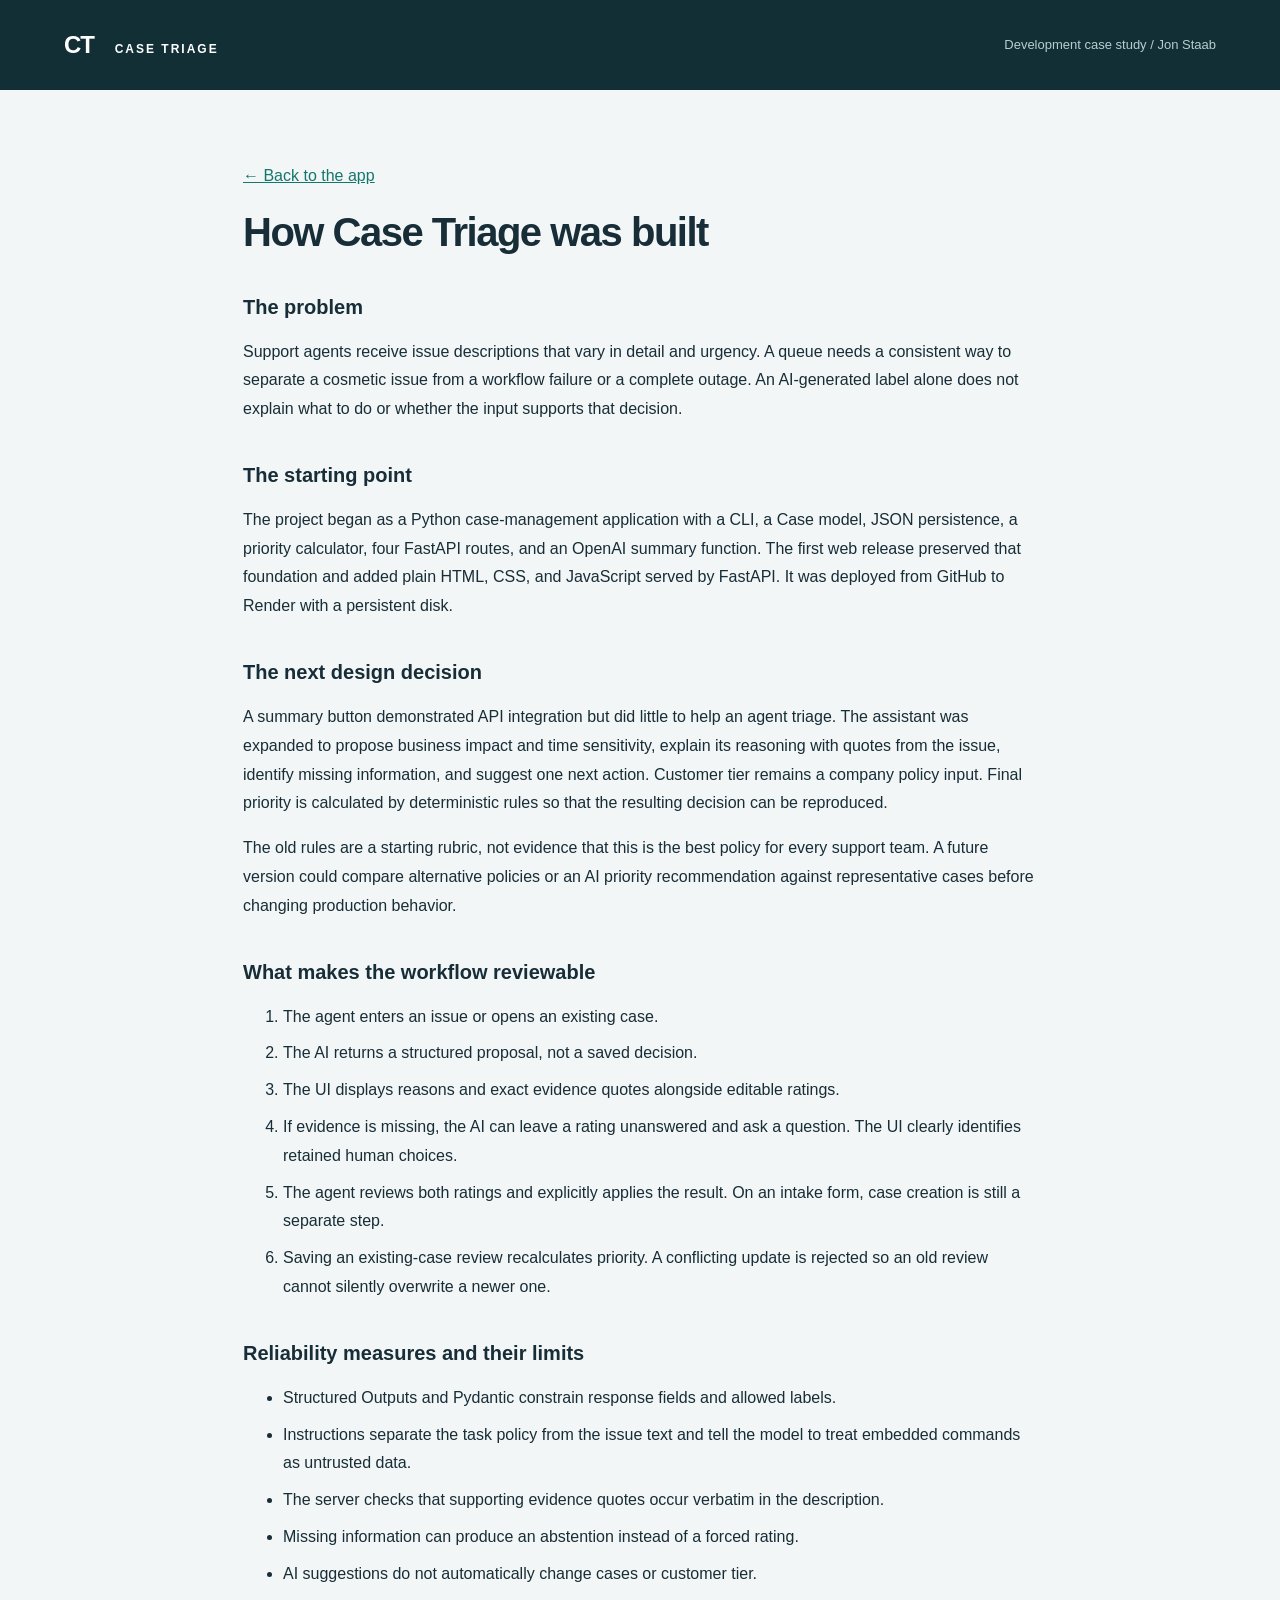
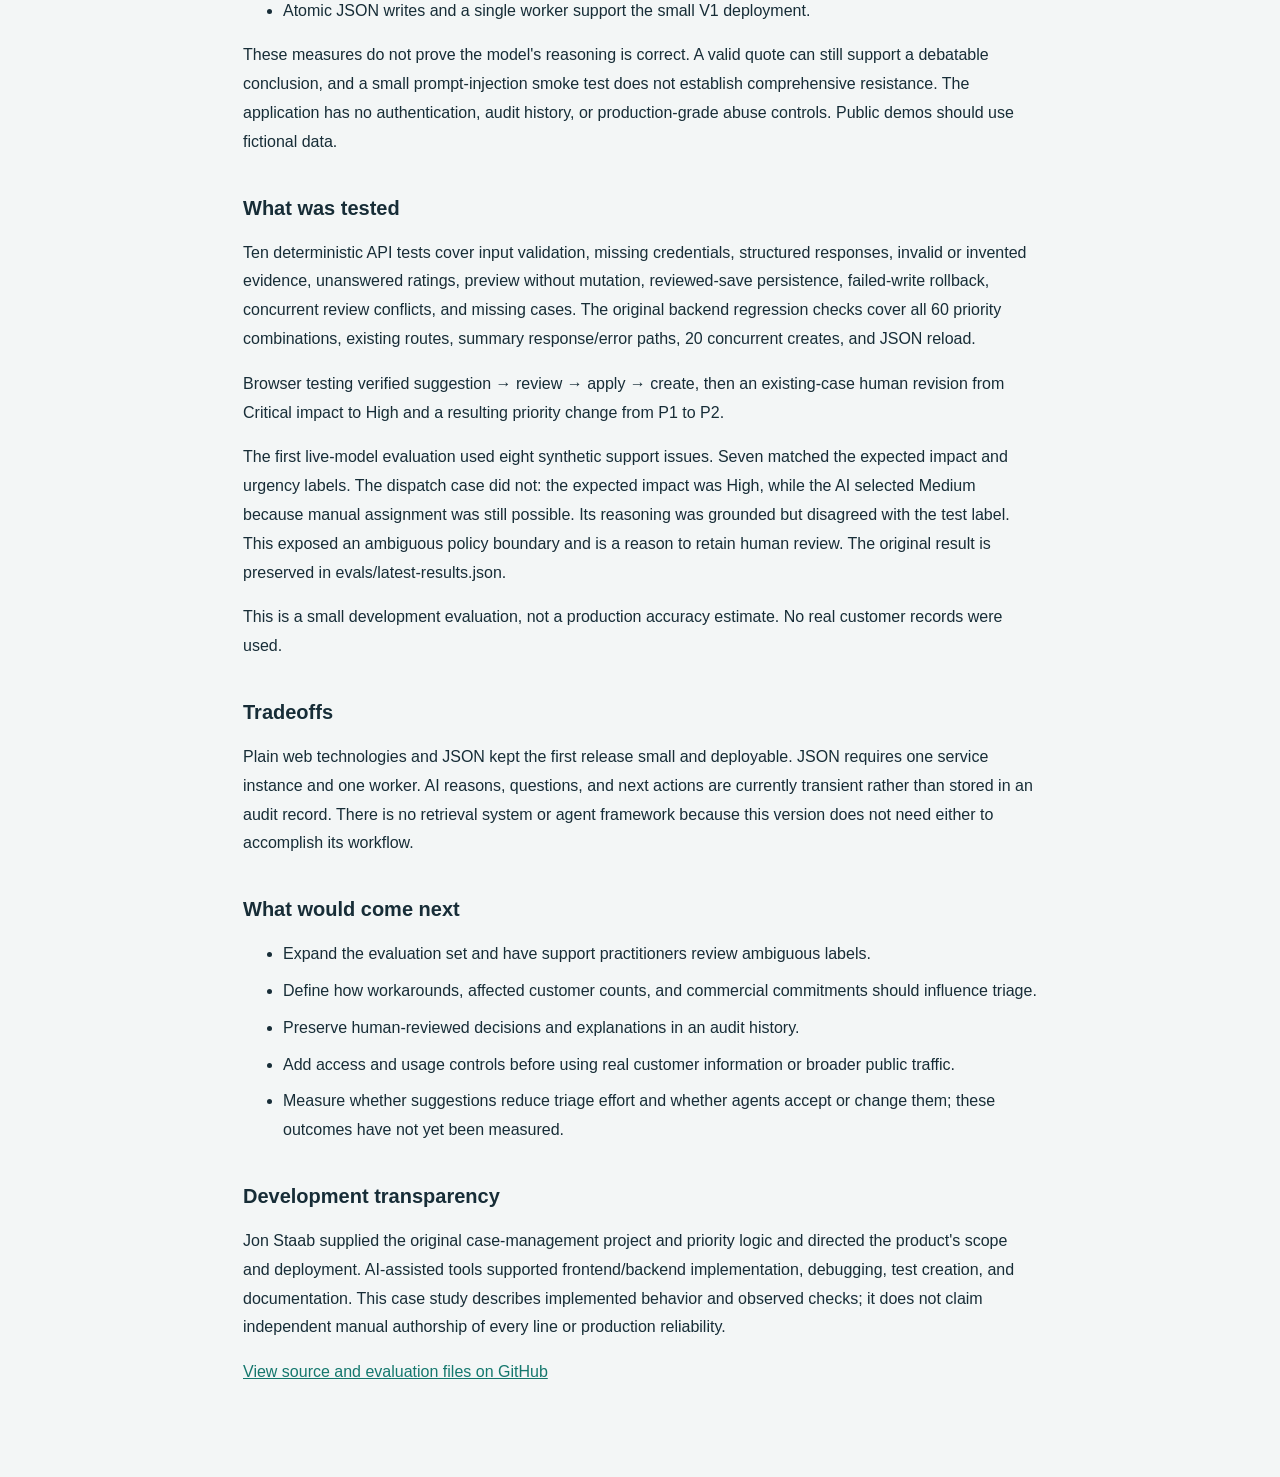
==== static/case-study.html @ e8e2543a "Add AI triage assistant and development case study" ====
<!doctype html><html lang="en"><head><meta charset="utf-8"><meta name="viewport" content="width=device-width, initial-scale=1"><title>How Case Triage was built | Jon Staab</title><link rel="stylesheet" href="/static/style.css"><style>.case-study{max-width:850px;margin:32px auto}.case-study h1{margin:20px 0 28px}.case-study h2{margin:36px 0 12px}.case-study p,.case-study li{line-height:1.8}.case-study li{margin:8px 0}.case-study a{color:#14776d}</style></head><body><header><div class="brand">CT <span>CASE TRIAGE</span></div><p>Development case study / Jon Staab</p></header><main class="case-study"><a href="/">← Back to the app</a><article><h1>How Case Triage was built</h1><h2>The problem</h2><p>Support agents receive issue descriptions that vary in detail and urgency. A queue needs a consistent way to separate a cosmetic issue from a workflow failure or a complete outage. An AI-generated label alone does not explain what to do or whether the input supports that decision.</p><h2>The starting point</h2><p>The project began as a Python case-management application with a CLI, a Case model, JSON persistence, a priority calculator, four FastAPI routes, and an OpenAI summary function. The first web release preserved that foundation and added plain HTML, CSS, and JavaScript served by FastAPI. It was deployed from GitHub to Render with a persistent disk.</p><h2>The next design decision</h2><p>A summary button demonstrated API integration but did little to help an agent triage. The assistant was expanded to propose business impact and time sensitivity, explain its reasoning with quotes from the issue, identify missing information, and suggest one next action. Customer tier remains a company policy input. Final priority is calculated by deterministic rules so that the resulting decision can be reproduced.</p><p>The old rules are a starting rubric, not evidence that this is the best policy for every support team. A future version could compare alternative policies or an AI priority recommendation against representative cases before changing production behavior.</p><h2>What makes the workflow reviewable</h2><ol><li>The agent enters an issue or opens an existing case.</li><li>The AI returns a structured proposal, not a saved decision.</li><li>The UI displays reasons and exact evidence quotes alongside editable ratings.</li><li>If evidence is missing, the AI can leave a rating unanswered and ask a question. The UI clearly identifies retained human choices.</li><li>The agent reviews both ratings and explicitly applies the result. On an intake form, case creation is still a separate step.</li><li>Saving an existing-case review recalculates priority. A conflicting update is rejected so an old review cannot silently overwrite a newer one.</li></ol><h2>Reliability measures and their limits</h2><ul><li>Structured Outputs and Pydantic constrain response fields and allowed labels.</li><li>Instructions separate the task policy from the issue text and tell the model to treat embedded commands as untrusted data.</li><li>The server checks that supporting evidence quotes occur verbatim in the description.</li><li>Missing information can produce an abstention instead of a forced rating.</li><li>AI suggestions do not automatically change cases or customer tier.</li><li>Atomic JSON writes and a single worker support the small V1 deployment.</li></ul><p>These measures do not prove the model&#x27;s reasoning is correct. A valid quote can still support a debatable conclusion, and a small prompt-injection smoke test does not establish comprehensive resistance. The application has no authentication, audit history, or production-grade abuse controls. Public demos should use fictional data.</p><h2>What was tested</h2><p>Ten deterministic API tests cover input validation, missing credentials, structured responses, invalid or invented evidence, unanswered ratings, preview without mutation, reviewed-save persistence, failed-write rollback, concurrent review conflicts, and missing cases. The original backend regression checks cover all 60 priority combinations, existing routes, summary response/error paths, 20 concurrent creates, and JSON reload.</p><p>Browser testing verified suggestion → review → apply → create, then an existing-case human revision from Critical impact to High and a resulting priority change from P1 to P2.</p><p>The first live-model evaluation used eight synthetic support issues. Seven matched the expected impact and urgency labels. The dispatch case did not: the expected impact was High, while the AI selected Medium because manual assignment was still possible. Its reasoning was grounded but disagreed with the test label. This exposed an ambiguous policy boundary and is a reason to retain human review. The original result is preserved in evals/latest-results.json.</p><p>This is a small development evaluation, not a production accuracy estimate. No real customer records were used.</p><h2>Tradeoffs</h2><p>Plain web technologies and JSON kept the first release small and deployable. JSON requires one service instance and one worker. AI reasons, questions, and next actions are currently transient rather than stored in an audit record. There is no retrieval system or agent framework because this version does not need either to accomplish its workflow.</p><h2>What would come next</h2><ul><li>Expand the evaluation set and have support practitioners review ambiguous labels.</li><li>Define how workarounds, affected customer counts, and commercial commitments should influence triage.</li><li>Preserve human-reviewed decisions and explanations in an audit history.</li><li>Add access and usage controls before using real customer information or broader public traffic.</li><li>Measure whether suggestions reduce triage effort and whether agents accept or change them; these outcomes have not yet been measured.</li></ul><h2>Development transparency</h2><p>Jon Staab supplied the original case-management project and priority logic and directed the product&#x27;s scope and deployment. AI-assisted tools supported frontend/backend implementation, debugging, test creation, and documentation. This case study describes implemented behavior and observed checks; it does not claim independent manual authorship of every line or production reliability.</p></article><p><a href="https://github.com/JonStaab/case-triage">View source and evaluation files on GitHub</a></p></main></body></html>
---- static/style.css ----
:root{font-family:Inter,Segoe UI,Arial,sans-serif;color:#172d37;background:#f3f6f6;line-height:1.5}*{box-sizing:border-box}body{margin:0}header{padding:22px max(5%,calc((100vw - 1280px)/2));background:#122f36;color:#fff;display:flex;align-items:center;justify-content:space-between}.brand{font-size:24px;font-weight:750;letter-spacing:-1px}.brand span{font-size:12px;letter-spacing:2px;margin-left:15px}header p{font-size:13px;color:#b8cdd0}main{max-width:1280px;margin:auto;padding:42px 28px}.intro{display:flex;align-items:center;justify-content:space-between;gap:20px;margin-bottom:30px}h1{font-size:clamp(28px,4vw,40px);letter-spacing:-1.5px;line-height:1.2;margin:8px 0 14px}h2{font-size:20px;margin:0 0 16px}.intro p,.muted{color:#62767e}.eyebrow{font-size:11px;font-weight:700;letter-spacing:2px;color:#14766d!important}.workspace{display:grid;grid-template-columns:1fr 1fr;gap:22px}.panel{padding:26px;border:1px solid #dbe5e6;background:white;border-radius:12px;min-width:0}.create{grid-column:1/-1}.section-head{display:flex;align-items:center;justify-content:space-between;gap:10px}.section-head h2{margin:0}#count{font-size:13px;color:#62767e}.muted{font-size:13px}.button,button{display:inline-block;background:#14776d;color:white;border:0;padding:12px 18px;border-radius:7px;font:inherit;font-weight:600;font-size:14px;text-decoration:none;cursor:pointer}.secondary{color:#185d58;background:#edf5f4;padding:8px 12px}button:disabled{opacity:.55;cursor:wait}button:focus-visible,a:focus-visible{outline:3px solid #e7ad49;outline-offset:3px}.case-row{display:block;text-align:left;width:100%;background:#fff;color:inherit;border:1px solid #dce5e7;margin:10px 0;padding:16px;font-weight:400}.case-row:hover,.case-row[aria-pressed=true]{background:#f0f7f6;border-color:#14776d}.case-top{display:flex;justify-content:space-between;gap:10px}.case-row small{display:block;color:#667c83;margin-top:7px;overflow-wrap:anywhere}.badge{display:inline-block;padding:3px 9px;border-radius:5px;font-size:12px;font-weight:700;white-space:nowrap;background:#edf2f5;color:#47616c}.P1{background:#fee4e2;color:#a42721}.P2{background:#fff0da;color:#99570a}.P3{background:#e5efff;color:#275cac}.P4{background:#e3f3eb;color:#276848}label{display:block;font-size:13px;font-weight:600;margin:16px 0}input,textarea,select{display:block;width:100%;border:1px solid #bdcdcf;border-radius:6px;font:inherit;padding:11px;margin-top:7px;background:#fff;color:#172d37}input:focus,textarea:focus,select:focus{outline:2px solid #14776d}.fields{display:grid;grid-template-columns:repeat(3,1fr);gap:18px}#message{padding:14px 18px;margin-bottom:20px;border-radius:8px;background:#e0f2e9;color:#215b43}#message.error{background:#fee9e7;color:#932c28}.description{white-space:pre-wrap;overflow-wrap:anywhere}dl{display:grid;grid-template-columns:1fr 1fr;font-size:13px;gap:8px}dt{color:#62767e}dd{margin:0;font-weight:600}#detail h3{margin-top:24px}#detail small{overflow-wrap:anywhere;color:#62767e}.summary{border-left:3px solid #14776d;padding:12px 16px;background:#f0f7f6;white-space:pre-wrap}footer{display:flex;justify-content:space-between;color:#71858c;font-size:12px;margin-top:28px;gap:20px}@media(max-width:760px){header p{display:none}.workspace{grid-template-columns:1fr}.fields{grid-template-columns:1fr;gap:0}.intro{align-items:flex-start;flex-direction:column}main{padding:28px 16px}.panel{padding:20px}footer{flex-direction:column}}

.triage-review{margin:18px 0;padding:18px;border:1px solid #b4d5cf;border-radius:8px;background:#f5faf9;overflow-wrap:anywhere}.triage-review h4{margin:18px 0 6px}.triage-review p{margin:8px 0}.triage-review blockquote{margin:10px 0;padding:8px 12px;border-left:3px solid #7faea5;color:#3d6266;white-space:pre-wrap}.review-fields{display:grid;grid-template-columns:1fr 1fr;gap:14px}.review-confirm{display:flex;align-items:flex-start;gap:10px;font-weight:400}.review-confirm input{width:18px;min-width:18px;margin:3px 0}.intake-ai{border-top:1px solid #dbe5e6;margin:24px 0;padding-top:12px}.intake-ai h3{margin-bottom:8px}@media(max-width:760px){.review-fields{grid-template-columns:1fr;gap:0}}
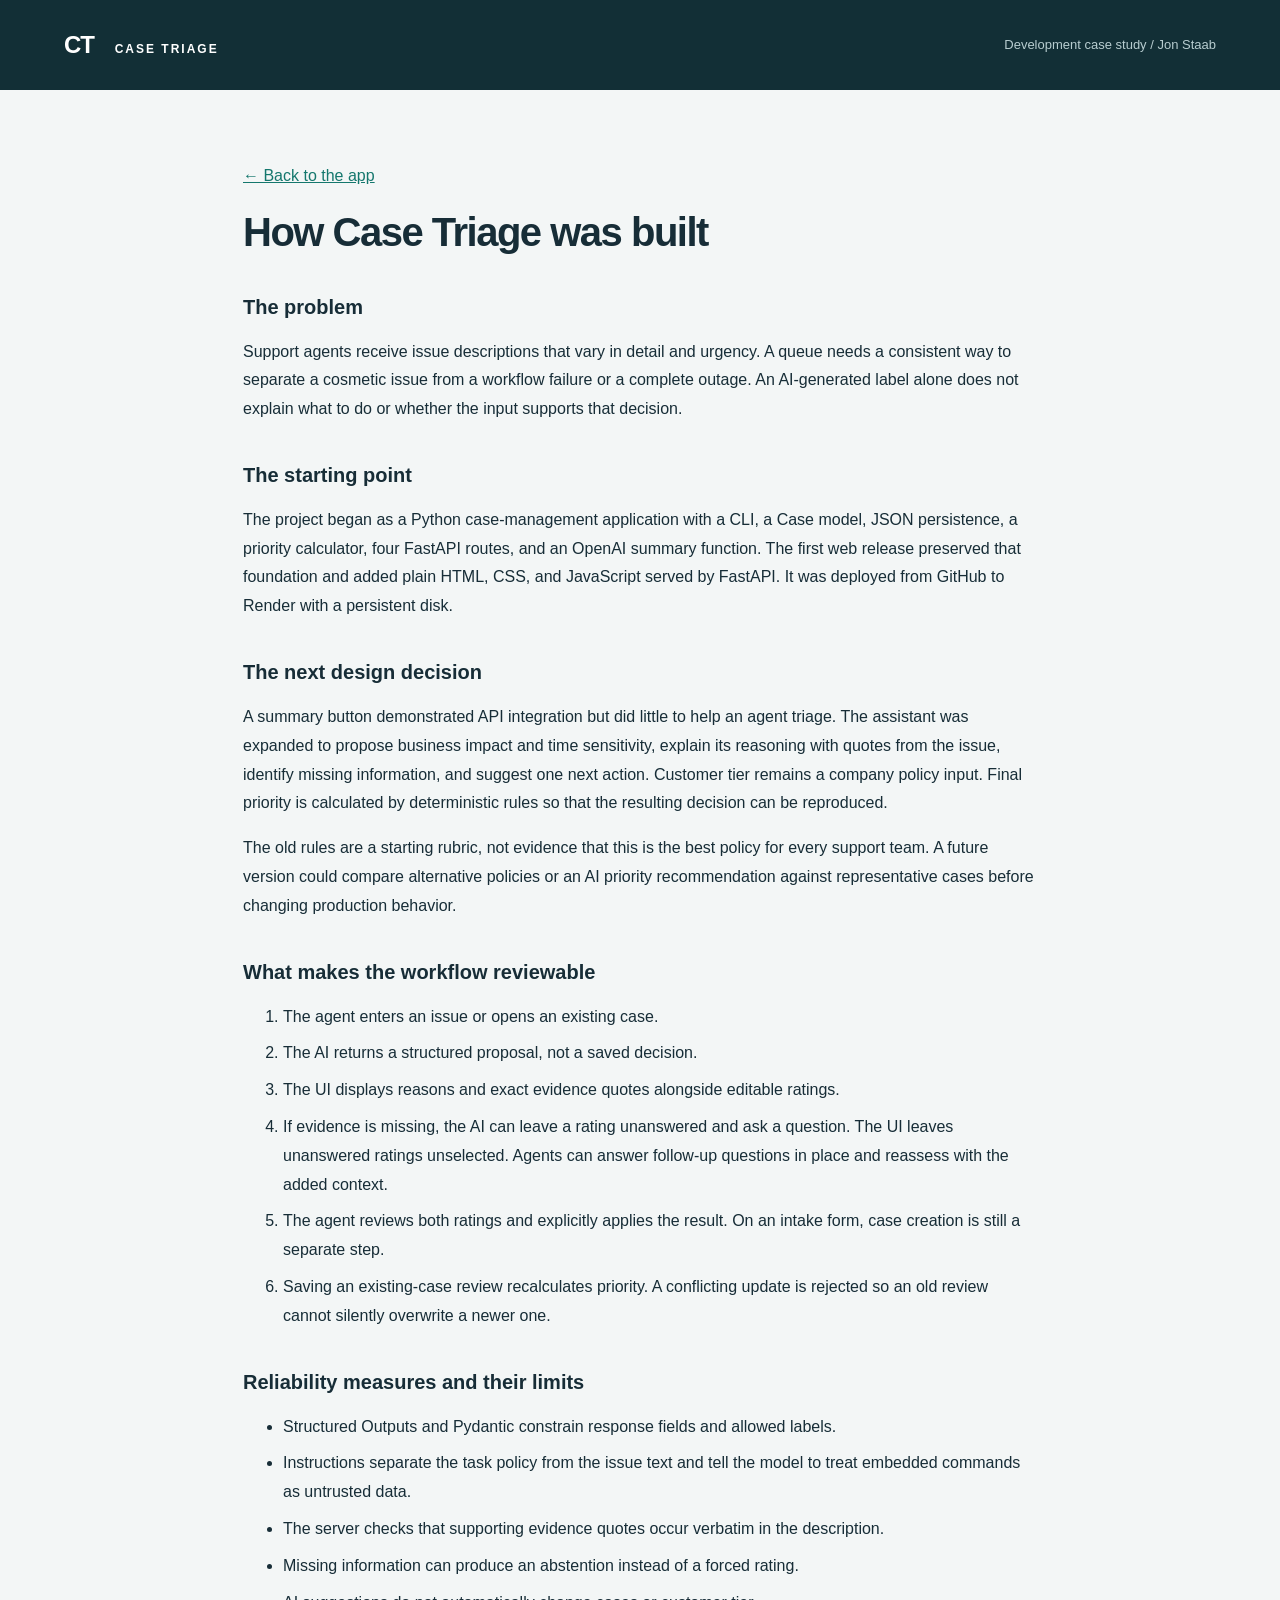
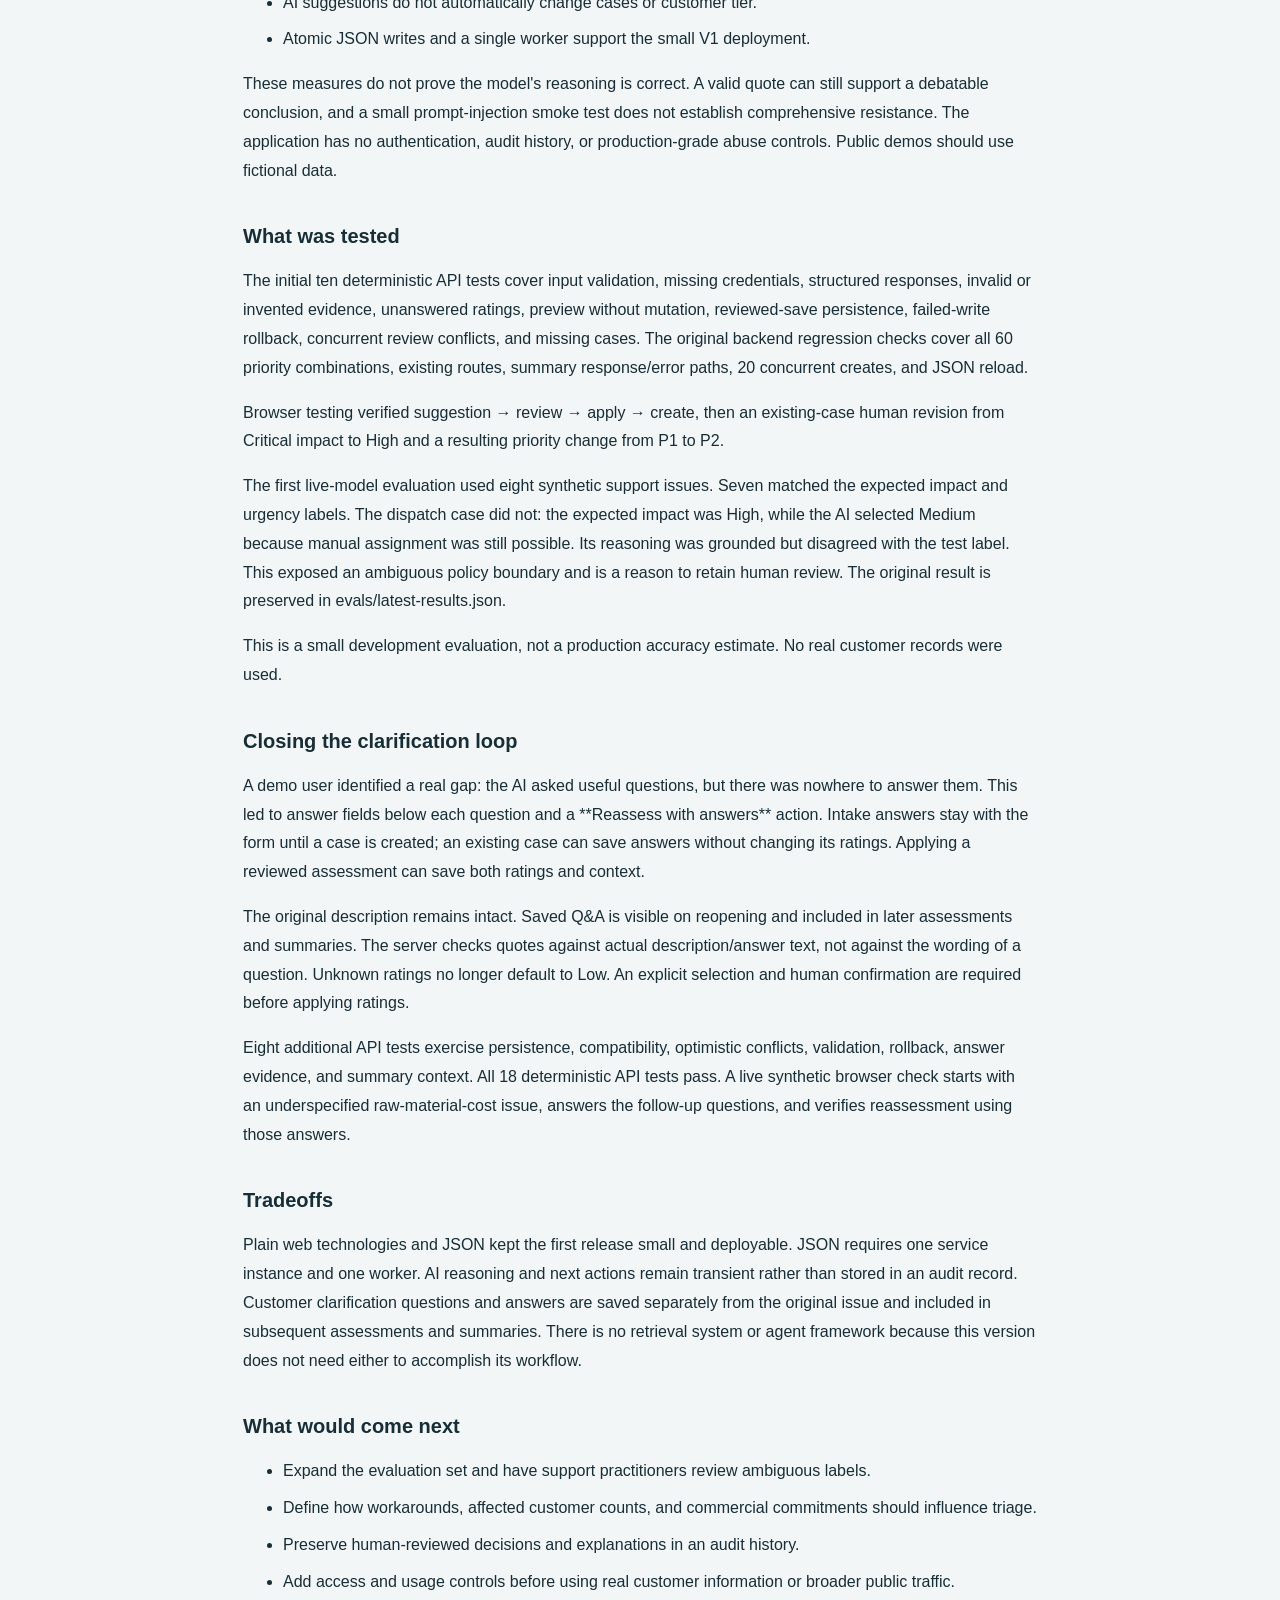
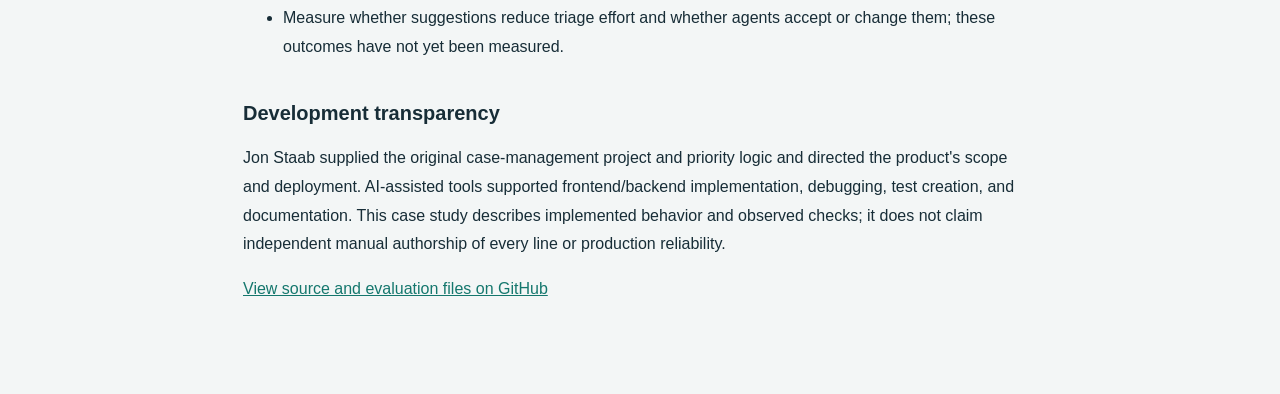
==== commit 2905f145: "Add clarification answers and AI reassessment" ====
--- a/static/case-study.html
+++ b/static/case-study.html
@@ -1 +1 @@
-<!doctype html><html lang="en"><head><meta charset="utf-8"><meta name="viewport" content="width=device-width, initial-scale=1"><title>How Case Triage was built | Jon Staab</title><link rel="stylesheet" href="/static/style.css"><style>.case-study{max-width:850px;margin:32px auto}.case-study h1{margin:20px 0 28px}.case-study h2{margin:36px 0 12px}.case-study p,.case-study li{line-height:1.8}.case-study li{margin:8px 0}.case-study a{color:#14776d}</style></head><body><header><div class="brand">CT <span>CASE TRIAGE</span></div><p>Development case study / Jon Staab</p></header><main class="case-study"><a href="/">← Back to the app</a><article><h1>How Case Triage was built</h1><h2>The problem</h2><p>Support agents receive issue descriptions that vary in detail and urgency. A queue needs a consistent way to separate a cosmetic issue from a workflow failure or a complete outage. An AI-generated label alone does not explain what to do or whether the input supports that decision.</p><h2>The starting point</h2><p>The project began as a Python case-management application with a CLI, a Case model, JSON persistence, a priority calculator, four FastAPI routes, and an OpenAI summary function. The first web release preserved that foundation and added plain HTML, CSS, and JavaScript served by FastAPI. It was deployed from GitHub to Render with a persistent disk.</p><h2>The next design decision</h2><p>A summary button demonstrated API integration but did little to help an agent triage. The assistant was expanded to propose business impact and time sensitivity, explain its reasoning with quotes from the issue, identify missing information, and suggest one next action. Customer tier remains a company policy input. Final priority is calculated by deterministic rules so that the resulting decision can be reproduced.</p><p>The old rules are a starting rubric, not evidence that this is the best policy for every support team. A future version could compare alternative policies or an AI priority recommendation against representative cases before changing production behavior.</p><h2>What makes the workflow reviewable</h2><ol><li>The agent enters an issue or opens an existing case.</li><li>The AI returns a structured proposal, not a saved decision.</li><li>The UI displays reasons and exact evidence quotes alongside editable ratings.</li><li>If evidence is missing, the AI can leave a rating unanswered and ask a question. The UI clearly identifies retained human choices.</li><li>The agent reviews both ratings and explicitly applies the result. On an intake form, case creation is still a separate step.</li><li>Saving an existing-case review recalculates priority. A conflicting update is rejected so an old review cannot silently overwrite a newer one.</li></ol><h2>Reliability measures and their limits</h2><ul><li>Structured Outputs and Pydantic constrain response fields and allowed labels.</li><li>Instructions separate the task policy from the issue text and tell the model to treat embedded commands as untrusted data.</li><li>The server checks that supporting evidence quotes occur verbatim in the description.</li><li>Missing information can produce an abstention instead of a forced rating.</li><li>AI suggestions do not automatically change cases or customer tier.</li><li>Atomic JSON writes and a single worker support the small V1 deployment.</li></ul><p>These measures do not prove the model&#x27;s reasoning is correct. A valid quote can still support a debatable conclusion, and a small prompt-injection smoke test does not establish comprehensive resistance. The application has no authentication, audit history, or production-grade abuse controls. Public demos should use fictional data.</p><h2>What was tested</h2><p>Ten deterministic API tests cover input validation, missing credentials, structured responses, invalid or invented evidence, unanswered ratings, preview without mutation, reviewed-save persistence, failed-write rollback, concurrent review conflicts, and missing cases. The original backend regression checks cover all 60 priority combinations, existing routes, summary response/error paths, 20 concurrent creates, and JSON reload.</p><p>Browser testing verified suggestion → review → apply → create, then an existing-case human revision from Critical impact to High and a resulting priority change from P1 to P2.</p><p>The first live-model evaluation used eight synthetic support issues. Seven matched the expected impact and urgency labels. The dispatch case did not: the expected impact was High, while the AI selected Medium because manual assignment was still possible. Its reasoning was grounded but disagreed with the test label. This exposed an ambiguous policy boundary and is a reason to retain human review. The original result is preserved in evals/latest-results.json.</p><p>This is a small development evaluation, not a production accuracy estimate. No real customer records were used.</p><h2>Tradeoffs</h2><p>Plain web technologies and JSON kept the first release small and deployable. JSON requires one service instance and one worker. AI reasons, questions, and next actions are currently transient rather than stored in an audit record. There is no retrieval system or agent framework because this version does not need either to accomplish its workflow.</p><h2>What would come next</h2><ul><li>Expand the evaluation set and have support practitioners review ambiguous labels.</li><li>Define how workarounds, affected customer counts, and commercial commitments should influence triage.</li><li>Preserve human-reviewed decisions and explanations in an audit history.</li><li>Add access and usage controls before using real customer information or broader public traffic.</li><li>Measure whether suggestions reduce triage effort and whether agents accept or change them; these outcomes have not yet been measured.</li></ul><h2>Development transparency</h2><p>Jon Staab supplied the original case-management project and priority logic and directed the product&#x27;s scope and deployment. AI-assisted tools supported frontend/backend implementation, debugging, test creation, and documentation. This case study describes implemented behavior and observed checks; it does not claim independent manual authorship of every line or production reliability.</p></article><p><a href="https://github.com/JonStaab/case-triage">View source and evaluation files on GitHub</a></p></main></body></html>+<!doctype html><html lang="en"><head><meta charset="utf-8"><meta name="viewport" content="width=device-width, initial-scale=1"><title>How Case Triage was built | Jon Staab</title><link rel="stylesheet" href="/static/style.css"><style>.case-study{max-width:850px;margin:32px auto}.case-study h1{margin:20px 0 28px}.case-study h2{margin:36px 0 12px}.case-study p,.case-study li{line-height:1.8}.case-study li{margin:8px 0}.case-study a{color:#14776d}</style></head><body><header><div class="brand">CT <span>CASE TRIAGE</span></div><p>Development case study / Jon Staab</p></header><main class="case-study"><a href="/">← Back to the app</a><article><h1>How Case Triage was built</h1><h2>The problem</h2><p>Support agents receive issue descriptions that vary in detail and urgency. A queue needs a consistent way to separate a cosmetic issue from a workflow failure or a complete outage. An AI-generated label alone does not explain what to do or whether the input supports that decision.</p><h2>The starting point</h2><p>The project began as a Python case-management application with a CLI, a Case model, JSON persistence, a priority calculator, four FastAPI routes, and an OpenAI summary function. The first web release preserved that foundation and added plain HTML, CSS, and JavaScript served by FastAPI. It was deployed from GitHub to Render with a persistent disk.</p><h2>The next design decision</h2><p>A summary button demonstrated API integration but did little to help an agent triage. The assistant was expanded to propose business impact and time sensitivity, explain its reasoning with quotes from the issue, identify missing information, and suggest one next action. Customer tier remains a company policy input. Final priority is calculated by deterministic rules so that the resulting decision can be reproduced.</p><p>The old rules are a starting rubric, not evidence that this is the best policy for every support team. A future version could compare alternative policies or an AI priority recommendation against representative cases before changing production behavior.</p><h2>What makes the workflow reviewable</h2><ol><li>The agent enters an issue or opens an existing case.</li><li>The AI returns a structured proposal, not a saved decision.</li><li>The UI displays reasons and exact evidence quotes alongside editable ratings.</li><li>If evidence is missing, the AI can leave a rating unanswered and ask a question. The UI leaves unanswered ratings unselected. Agents can answer follow-up questions in place and reassess with the added context.</li><li>The agent reviews both ratings and explicitly applies the result. On an intake form, case creation is still a separate step.</li><li>Saving an existing-case review recalculates priority. A conflicting update is rejected so an old review cannot silently overwrite a newer one.</li></ol><h2>Reliability measures and their limits</h2><ul><li>Structured Outputs and Pydantic constrain response fields and allowed labels.</li><li>Instructions separate the task policy from the issue text and tell the model to treat embedded commands as untrusted data.</li><li>The server checks that supporting evidence quotes occur verbatim in the description.</li><li>Missing information can produce an abstention instead of a forced rating.</li><li>AI suggestions do not automatically change cases or customer tier.</li><li>Atomic JSON writes and a single worker support the small V1 deployment.</li></ul><p>These measures do not prove the model&#x27;s reasoning is correct. A valid quote can still support a debatable conclusion, and a small prompt-injection smoke test does not establish comprehensive resistance. The application has no authentication, audit history, or production-grade abuse controls. Public demos should use fictional data.</p><h2>What was tested</h2><p>The initial ten deterministic API tests cover input validation, missing credentials, structured responses, invalid or invented evidence, unanswered ratings, preview without mutation, reviewed-save persistence, failed-write rollback, concurrent review conflicts, and missing cases. The original backend regression checks cover all 60 priority combinations, existing routes, summary response/error paths, 20 concurrent creates, and JSON reload.</p><p>Browser testing verified suggestion → review → apply → create, then an existing-case human revision from Critical impact to High and a resulting priority change from P1 to P2.</p><p>The first live-model evaluation used eight synthetic support issues. Seven matched the expected impact and urgency labels. The dispatch case did not: the expected impact was High, while the AI selected Medium because manual assignment was still possible. Its reasoning was grounded but disagreed with the test label. This exposed an ambiguous policy boundary and is a reason to retain human review. The original result is preserved in evals/latest-results.json.</p><p>This is a small development evaluation, not a production accuracy estimate. No real customer records were used.</p><h2>Closing the clarification loop</h2><p>A demo user identified a real gap: the AI asked useful questions, but there was nowhere to answer them. This led to answer fields below each question and a **Reassess with answers** action. Intake answers stay with the form until a case is created; an existing case can save answers without changing its ratings. Applying a reviewed assessment can save both ratings and context.</p><p>The original description remains intact. Saved Q&amp;A is visible on reopening and included in later assessments and summaries. The server checks quotes against actual description/answer text, not against the wording of a question. Unknown ratings no longer default to Low. An explicit selection and human confirmation are required before applying ratings.</p><p>Eight additional API tests exercise persistence, compatibility, optimistic conflicts, validation, rollback, answer evidence, and summary context. All 18 deterministic API tests pass. A live synthetic browser check starts with an underspecified raw-material-cost issue, answers the follow-up questions, and verifies reassessment using those answers.</p><h2>Tradeoffs</h2><p>Plain web technologies and JSON kept the first release small and deployable. JSON requires one service instance and one worker. AI reasoning and next actions remain transient rather than stored in an audit record. Customer clarification questions and answers are saved separately from the original issue and included in subsequent assessments and summaries. There is no retrieval system or agent framework because this version does not need either to accomplish its workflow.</p><h2>What would come next</h2><ul><li>Expand the evaluation set and have support practitioners review ambiguous labels.</li><li>Define how workarounds, affected customer counts, and commercial commitments should influence triage.</li><li>Preserve human-reviewed decisions and explanations in an audit history.</li><li>Add access and usage controls before using real customer information or broader public traffic.</li><li>Measure whether suggestions reduce triage effort and whether agents accept or change them; these outcomes have not yet been measured.</li></ul><h2>Development transparency</h2><p>Jon Staab supplied the original case-management project and priority logic and directed the product&#x27;s scope and deployment. AI-assisted tools supported frontend/backend implementation, debugging, test creation, and documentation. This case study describes implemented behavior and observed checks; it does not claim independent manual authorship of every line or production reliability.</p></article><p><a href="https://github.com/JonStaab/case-triage">View source and evaluation files on GitHub</a></p></main></body></html>
--- a/static/style.css
+++ b/static/style.css
@@ -1,3 +1,5 @@
 :root{font-family:Inter,Segoe UI,Arial,sans-serif;color:#172d37;background:#f3f6f6;line-height:1.5}*{box-sizing:border-box}body{margin:0}header{padding:22px max(5%,calc((100vw - 1280px)/2));background:#122f36;color:#fff;display:flex;align-items:center;justify-content:space-between}.brand{font-size:24px;font-weight:750;letter-spacing:-1px}.brand span{font-size:12px;letter-spacing:2px;margin-left:15px}header p{font-size:13px;color:#b8cdd0}main{max-width:1280px;margin:auto;padding:42px 28px}.intro{display:flex;align-items:center;justify-content:space-between;gap:20px;margin-bottom:30px}h1{font-size:clamp(28px,4vw,40px);letter-spacing:-1.5px;line-height:1.2;margin:8px 0 14px}h2{font-size:20px;margin:0 0 16px}.intro p,.muted{color:#62767e}.eyebrow{font-size:11px;font-weight:700;letter-spacing:2px;color:#14766d!important}.workspace{display:grid;grid-template-columns:1fr 1fr;gap:22px}.panel{padding:26px;border:1px solid #dbe5e6;background:white;border-radius:12px;min-width:0}.create{grid-column:1/-1}.section-head{display:flex;align-items:center;justify-content:space-between;gap:10px}.section-head h2{margin:0}#count{font-size:13px;color:#62767e}.muted{font-size:13px}.button,button{display:inline-block;background:#14776d;color:white;border:0;padding:12px 18px;border-radius:7px;font:inherit;font-weight:600;font-size:14px;text-decoration:none;cursor:pointer}.secondary{color:#185d58;background:#edf5f4;padding:8px 12px}button:disabled{opacity:.55;cursor:wait}button:focus-visible,a:focus-visible{outline:3px solid #e7ad49;outline-offset:3px}.case-row{display:block;text-align:left;width:100%;background:#fff;color:inherit;border:1px solid #dce5e7;margin:10px 0;padding:16px;font-weight:400}.case-row:hover,.case-row[aria-pressed=true]{background:#f0f7f6;border-color:#14776d}.case-top{display:flex;justify-content:space-between;gap:10px}.case-row small{display:block;color:#667c83;margin-top:7px;overflow-wrap:anywhere}.badge{display:inline-block;padding:3px 9px;border-radius:5px;font-size:12px;font-weight:700;white-space:nowrap;background:#edf2f5;color:#47616c}.P1{background:#fee4e2;color:#a42721}.P2{background:#fff0da;color:#99570a}.P3{background:#e5efff;color:#275cac}.P4{background:#e3f3eb;color:#276848}label{display:block;font-size:13px;font-weight:600;margin:16px 0}input,textarea,select{display:block;width:100%;border:1px solid #bdcdcf;border-radius:6px;font:inherit;padding:11px;margin-top:7px;background:#fff;color:#172d37}input:focus,textarea:focus,select:focus{outline:2px solid #14776d}.fields{display:grid;grid-template-columns:repeat(3,1fr);gap:18px}#message{padding:14px 18px;margin-bottom:20px;border-radius:8px;background:#e0f2e9;color:#215b43}#message.error{background:#fee9e7;color:#932c28}.description{white-space:pre-wrap;overflow-wrap:anywhere}dl{display:grid;grid-template-columns:1fr 1fr;font-size:13px;gap:8px}dt{color:#62767e}dd{margin:0;font-weight:600}#detail h3{margin-top:24px}#detail small{overflow-wrap:anywhere;color:#62767e}.summary{border-left:3px solid #14776d;padding:12px 16px;background:#f0f7f6;white-space:pre-wrap}footer{display:flex;justify-content:space-between;color:#71858c;font-size:12px;margin-top:28px;gap:20px}@media(max-width:760px){header p{display:none}.workspace{grid-template-columns:1fr}.fields{grid-template-columns:1fr;gap:0}.intro{align-items:flex-start;flex-direction:column}main{padding:28px 16px}.panel{padding:20px}footer{flex-direction:column}}
 
 .triage-review{margin:18px 0;padding:18px;border:1px solid #b4d5cf;border-radius:8px;background:#f5faf9;overflow-wrap:anywhere}.triage-review h4{margin:18px 0 6px}.triage-review p{margin:8px 0}.triage-review blockquote{margin:10px 0;padding:8px 12px;border-left:3px solid #7faea5;color:#3d6266;white-space:pre-wrap}.review-fields{display:grid;grid-template-columns:1fr 1fr;gap:14px}.review-confirm{display:flex;align-items:flex-start;gap:10px;font-weight:400}.review-confirm input{width:18px;min-width:18px;margin:3px 0}.intake-ai{border-top:1px solid #dbe5e6;margin:24px 0;padding-top:12px}.intake-ai h3{margin-bottom:8px}@media(max-width:760px){.review-fields{grid-template-columns:1fr;gap:0}}
+
+.clarification-entry{padding:10px 0;border-bottom:1px solid #dbe5e6}.clarification-entry p{margin:6px 0}.clarification-actions{display:flex;flex-wrap:wrap;gap:10px;margin:20px 0}
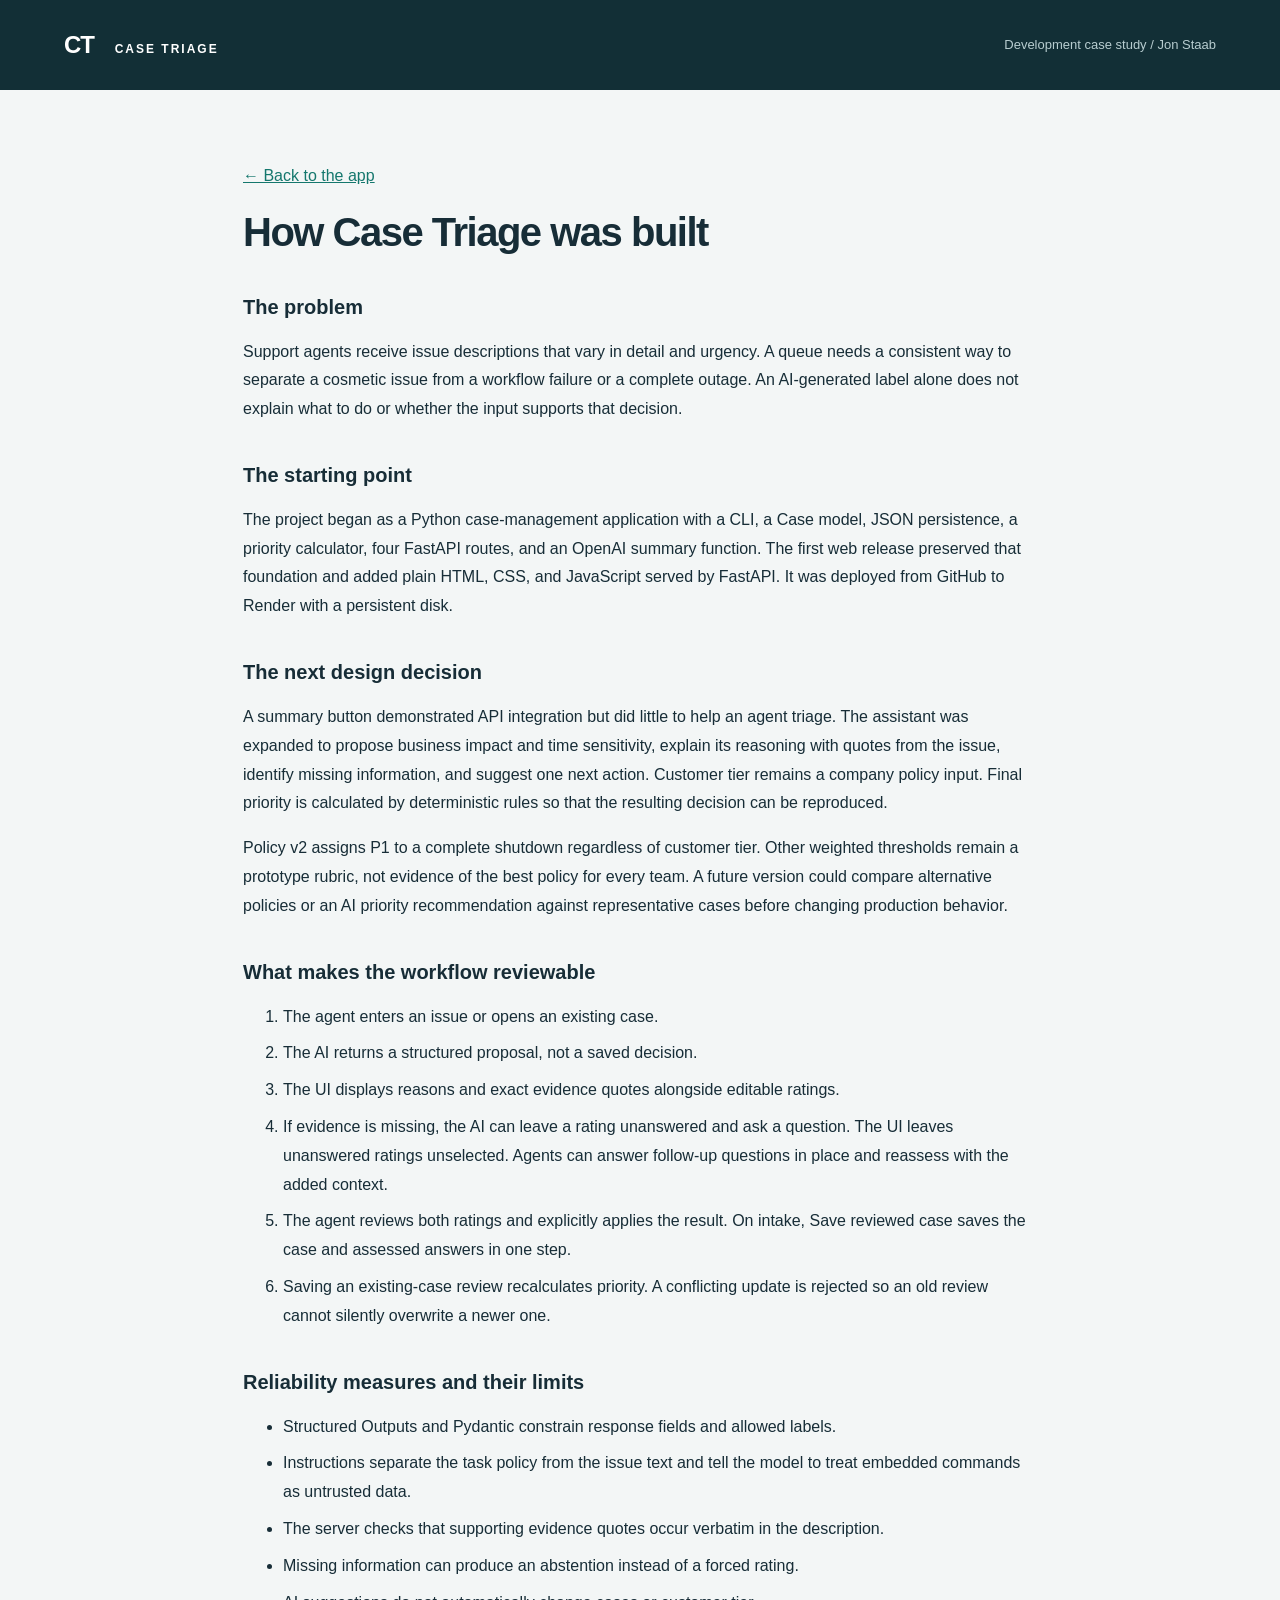
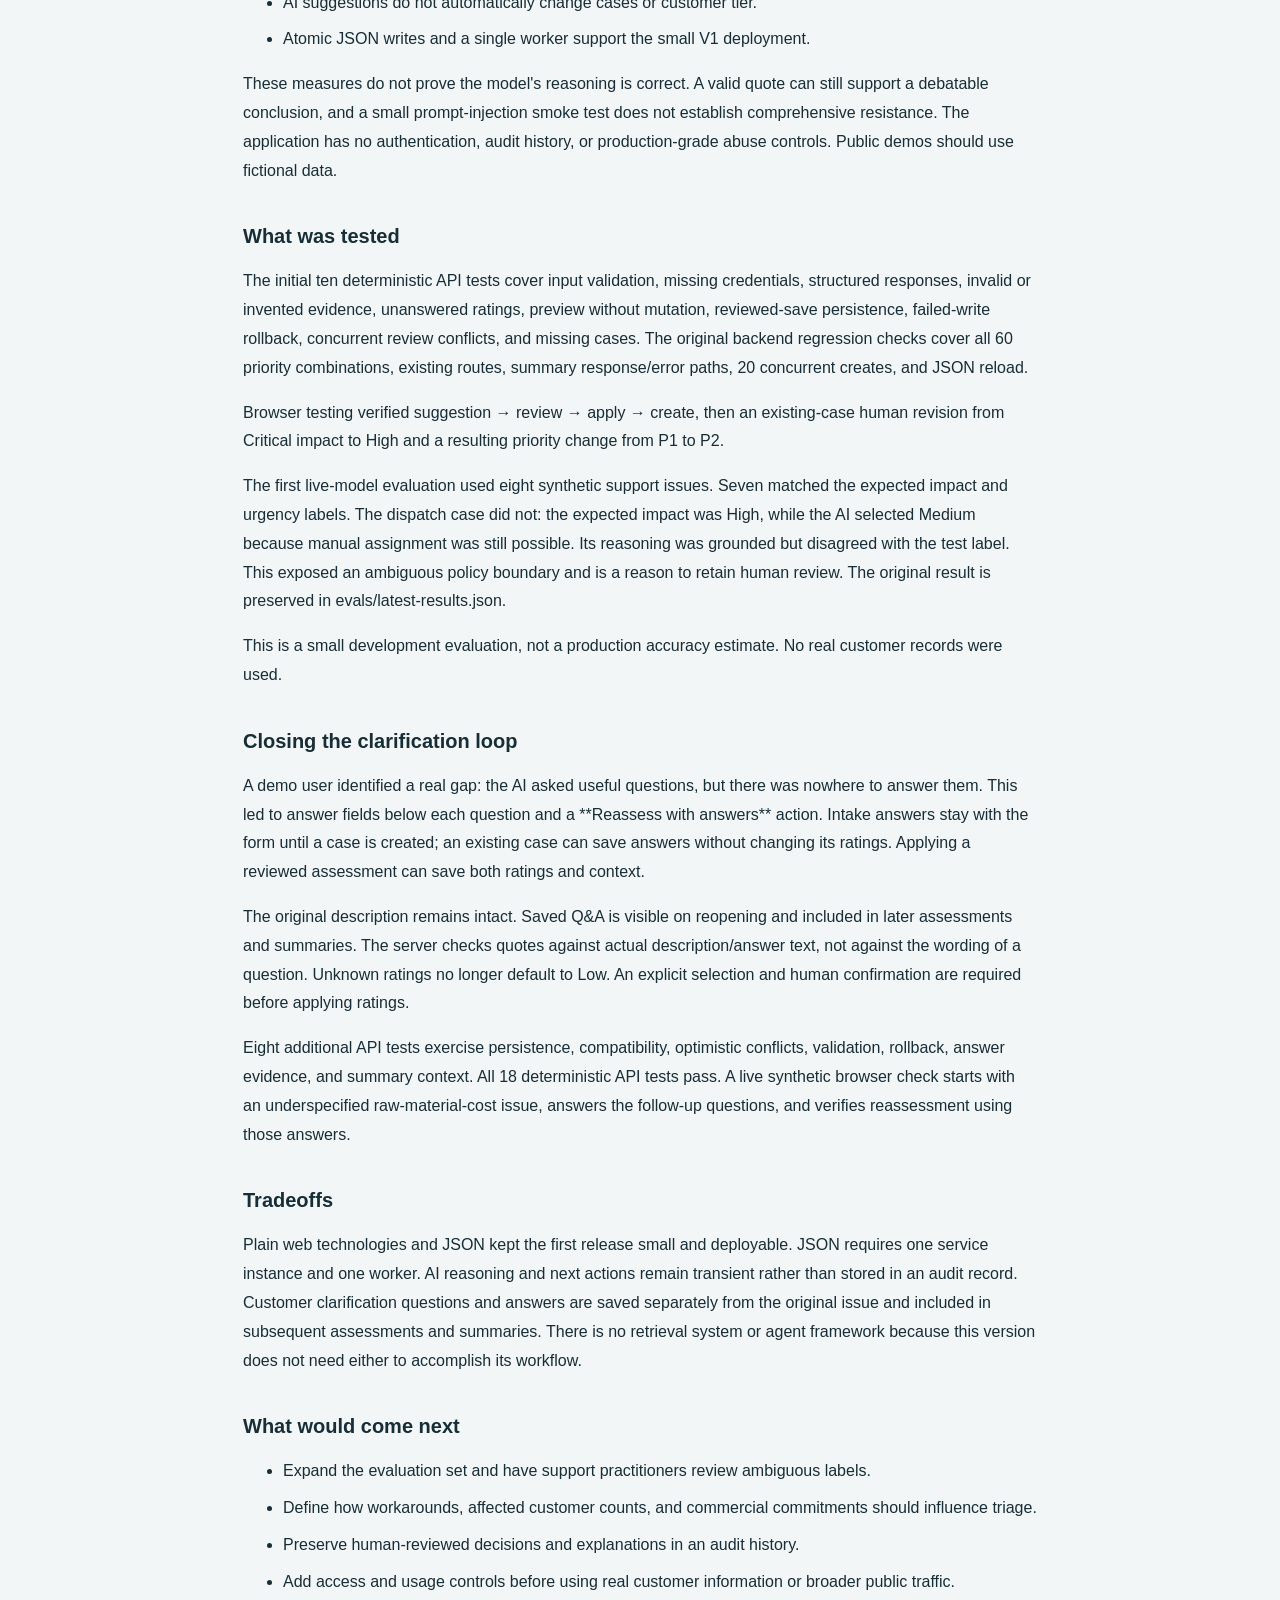
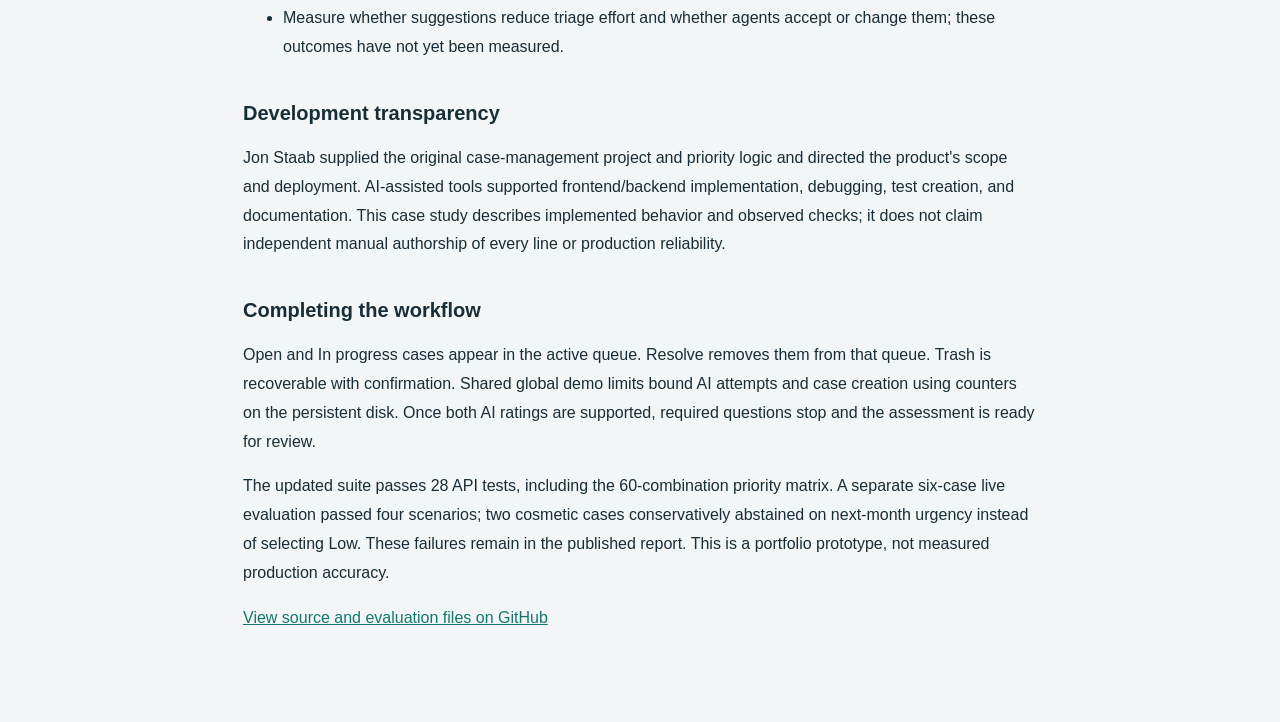
==== commit dabac6fd: "Add case lifecycle, simpler AI review, and demo limits" ====
--- a/static/case-study.html
+++ b/static/case-study.html
@@ -1 +1 @@
-<!doctype html><html lang="en"><head><meta charset="utf-8"><meta name="viewport" content="width=device-width, initial-scale=1"><title>How Case Triage was built | Jon Staab</title><link rel="stylesheet" href="/static/style.css"><style>.case-study{max-width:850px;margin:32px auto}.case-study h1{margin:20px 0 28px}.case-study h2{margin:36px 0 12px}.case-study p,.case-study li{line-height:1.8}.case-study li{margin:8px 0}.case-study a{color:#14776d}</style></head><body><header><div class="brand">CT <span>CASE TRIAGE</span></div><p>Development case study / Jon Staab</p></header><main class="case-study"><a href="/">← Back to the app</a><article><h1>How Case Triage was built</h1><h2>The problem</h2><p>Support agents receive issue descriptions that vary in detail and urgency. A queue needs a consistent way to separate a cosmetic issue from a workflow failure or a complete outage. An AI-generated label alone does not explain what to do or whether the input supports that decision.</p><h2>The starting point</h2><p>The project began as a Python case-management application with a CLI, a Case model, JSON persistence, a priority calculator, four FastAPI routes, and an OpenAI summary function. The first web release preserved that foundation and added plain HTML, CSS, and JavaScript served by FastAPI. It was deployed from GitHub to Render with a persistent disk.</p><h2>The next design decision</h2><p>A summary button demonstrated API integration but did little to help an agent triage. The assistant was expanded to propose business impact and time sensitivity, explain its reasoning with quotes from the issue, identify missing information, and suggest one next action. Customer tier remains a company policy input. Final priority is calculated by deterministic rules so that the resulting decision can be reproduced.</p><p>The old rules are a starting rubric, not evidence that this is the best policy for every support team. A future version could compare alternative policies or an AI priority recommendation against representative cases before changing production behavior.</p><h2>What makes the workflow reviewable</h2><ol><li>The agent enters an issue or opens an existing case.</li><li>The AI returns a structured proposal, not a saved decision.</li><li>The UI displays reasons and exact evidence quotes alongside editable ratings.</li><li>If evidence is missing, the AI can leave a rating unanswered and ask a question. The UI leaves unanswered ratings unselected. Agents can answer follow-up questions in place and reassess with the added context.</li><li>The agent reviews both ratings and explicitly applies the result. On an intake form, case creation is still a separate step.</li><li>Saving an existing-case review recalculates priority. A conflicting update is rejected so an old review cannot silently overwrite a newer one.</li></ol><h2>Reliability measures and their limits</h2><ul><li>Structured Outputs and Pydantic constrain response fields and allowed labels.</li><li>Instructions separate the task policy from the issue text and tell the model to treat embedded commands as untrusted data.</li><li>The server checks that supporting evidence quotes occur verbatim in the description.</li><li>Missing information can produce an abstention instead of a forced rating.</li><li>AI suggestions do not automatically change cases or customer tier.</li><li>Atomic JSON writes and a single worker support the small V1 deployment.</li></ul><p>These measures do not prove the model&#x27;s reasoning is correct. A valid quote can still support a debatable conclusion, and a small prompt-injection smoke test does not establish comprehensive resistance. The application has no authentication, audit history, or production-grade abuse controls. Public demos should use fictional data.</p><h2>What was tested</h2><p>The initial ten deterministic API tests cover input validation, missing credentials, structured responses, invalid or invented evidence, unanswered ratings, preview without mutation, reviewed-save persistence, failed-write rollback, concurrent review conflicts, and missing cases. The original backend regression checks cover all 60 priority combinations, existing routes, summary response/error paths, 20 concurrent creates, and JSON reload.</p><p>Browser testing verified suggestion → review → apply → create, then an existing-case human revision from Critical impact to High and a resulting priority change from P1 to P2.</p><p>The first live-model evaluation used eight synthetic support issues. Seven matched the expected impact and urgency labels. The dispatch case did not: the expected impact was High, while the AI selected Medium because manual assignment was still possible. Its reasoning was grounded but disagreed with the test label. This exposed an ambiguous policy boundary and is a reason to retain human review. The original result is preserved in evals/latest-results.json.</p><p>This is a small development evaluation, not a production accuracy estimate. No real customer records were used.</p><h2>Closing the clarification loop</h2><p>A demo user identified a real gap: the AI asked useful questions, but there was nowhere to answer them. This led to answer fields below each question and a **Reassess with answers** action. Intake answers stay with the form until a case is created; an existing case can save answers without changing its ratings. Applying a reviewed assessment can save both ratings and context.</p><p>The original description remains intact. Saved Q&amp;A is visible on reopening and included in later assessments and summaries. The server checks quotes against actual description/answer text, not against the wording of a question. Unknown ratings no longer default to Low. An explicit selection and human confirmation are required before applying ratings.</p><p>Eight additional API tests exercise persistence, compatibility, optimistic conflicts, validation, rollback, answer evidence, and summary context. All 18 deterministic API tests pass. A live synthetic browser check starts with an underspecified raw-material-cost issue, answers the follow-up questions, and verifies reassessment using those answers.</p><h2>Tradeoffs</h2><p>Plain web technologies and JSON kept the first release small and deployable. JSON requires one service instance and one worker. AI reasoning and next actions remain transient rather than stored in an audit record. Customer clarification questions and answers are saved separately from the original issue and included in subsequent assessments and summaries. There is no retrieval system or agent framework because this version does not need either to accomplish its workflow.</p><h2>What would come next</h2><ul><li>Expand the evaluation set and have support practitioners review ambiguous labels.</li><li>Define how workarounds, affected customer counts, and commercial commitments should influence triage.</li><li>Preserve human-reviewed decisions and explanations in an audit history.</li><li>Add access and usage controls before using real customer information or broader public traffic.</li><li>Measure whether suggestions reduce triage effort and whether agents accept or change them; these outcomes have not yet been measured.</li></ul><h2>Development transparency</h2><p>Jon Staab supplied the original case-management project and priority logic and directed the product&#x27;s scope and deployment. AI-assisted tools supported frontend/backend implementation, debugging, test creation, and documentation. This case study describes implemented behavior and observed checks; it does not claim independent manual authorship of every line or production reliability.</p></article><p><a href="https://github.com/JonStaab/case-triage">View source and evaluation files on GitHub</a></p></main></body></html>+<!doctype html><html lang="en"><head><meta charset="utf-8"><meta name="viewport" content="width=device-width, initial-scale=1"><title>How Case Triage was built | Jon Staab</title><link rel="stylesheet" href="/static/style.css"><style>.case-study{max-width:850px;margin:32px auto}.case-study h1{margin:20px 0 28px}.case-study h2{margin:36px 0 12px}.case-study p,.case-study li{line-height:1.8}.case-study li{margin:8px 0}.case-study a{color:#14776d}</style></head><body><header><div class="brand">CT <span>CASE TRIAGE</span></div><p>Development case study / Jon Staab</p></header><main class="case-study"><a href="/">← Back to the app</a><article><h1>How Case Triage was built</h1><h2>The problem</h2><p>Support agents receive issue descriptions that vary in detail and urgency. A queue needs a consistent way to separate a cosmetic issue from a workflow failure or a complete outage. An AI-generated label alone does not explain what to do or whether the input supports that decision.</p><h2>The starting point</h2><p>The project began as a Python case-management application with a CLI, a Case model, JSON persistence, a priority calculator, four FastAPI routes, and an OpenAI summary function. The first web release preserved that foundation and added plain HTML, CSS, and JavaScript served by FastAPI. It was deployed from GitHub to Render with a persistent disk.</p><h2>The next design decision</h2><p>A summary button demonstrated API integration but did little to help an agent triage. The assistant was expanded to propose business impact and time sensitivity, explain its reasoning with quotes from the issue, identify missing information, and suggest one next action. Customer tier remains a company policy input. Final priority is calculated by deterministic rules so that the resulting decision can be reproduced.</p><p>Policy v2 assigns P1 to a complete shutdown regardless of customer tier. Other weighted thresholds remain a prototype rubric, not evidence of the best policy for every team. A future version could compare alternative policies or an AI priority recommendation against representative cases before changing production behavior.</p><h2>What makes the workflow reviewable</h2><ol><li>The agent enters an issue or opens an existing case.</li><li>The AI returns a structured proposal, not a saved decision.</li><li>The UI displays reasons and exact evidence quotes alongside editable ratings.</li><li>If evidence is missing, the AI can leave a rating unanswered and ask a question. The UI leaves unanswered ratings unselected. Agents can answer follow-up questions in place and reassess with the added context.</li><li>The agent reviews both ratings and explicitly applies the result. On intake, Save reviewed case saves the case and assessed answers in one step.</li><li>Saving an existing-case review recalculates priority. A conflicting update is rejected so an old review cannot silently overwrite a newer one.</li></ol><h2>Reliability measures and their limits</h2><ul><li>Structured Outputs and Pydantic constrain response fields and allowed labels.</li><li>Instructions separate the task policy from the issue text and tell the model to treat embedded commands as untrusted data.</li><li>The server checks that supporting evidence quotes occur verbatim in the description.</li><li>Missing information can produce an abstention instead of a forced rating.</li><li>AI suggestions do not automatically change cases or customer tier.</li><li>Atomic JSON writes and a single worker support the small V1 deployment.</li></ul><p>These measures do not prove the model&#x27;s reasoning is correct. A valid quote can still support a debatable conclusion, and a small prompt-injection smoke test does not establish comprehensive resistance. The application has no authentication, audit history, or production-grade abuse controls. Public demos should use fictional data.</p><h2>What was tested</h2><p>The initial ten deterministic API tests cover input validation, missing credentials, structured responses, invalid or invented evidence, unanswered ratings, preview without mutation, reviewed-save persistence, failed-write rollback, concurrent review conflicts, and missing cases. The original backend regression checks cover all 60 priority combinations, existing routes, summary response/error paths, 20 concurrent creates, and JSON reload.</p><p>Browser testing verified suggestion → review → apply → create, then an existing-case human revision from Critical impact to High and a resulting priority change from P1 to P2.</p><p>The first live-model evaluation used eight synthetic support issues. Seven matched the expected impact and urgency labels. The dispatch case did not: the expected impact was High, while the AI selected Medium because manual assignment was still possible. Its reasoning was grounded but disagreed with the test label. This exposed an ambiguous policy boundary and is a reason to retain human review. The original result is preserved in evals/latest-results.json.</p><p>This is a small development evaluation, not a production accuracy estimate. No real customer records were used.</p><h2>Closing the clarification loop</h2><p>A demo user identified a real gap: the AI asked useful questions, but there was nowhere to answer them. This led to answer fields below each question and a **Reassess with answers** action. Intake answers stay with the form until a case is created; an existing case can save answers without changing its ratings. Applying a reviewed assessment can save both ratings and context.</p><p>The original description remains intact. Saved Q&amp;A is visible on reopening and included in later assessments and summaries. The server checks quotes against actual description/answer text, not against the wording of a question. Unknown ratings no longer default to Low. An explicit selection and human confirmation are required before applying ratings.</p><p>Eight additional API tests exercise persistence, compatibility, optimistic conflicts, validation, rollback, answer evidence, and summary context. All 18 deterministic API tests pass. A live synthetic browser check starts with an underspecified raw-material-cost issue, answers the follow-up questions, and verifies reassessment using those answers.</p><h2>Tradeoffs</h2><p>Plain web technologies and JSON kept the first release small and deployable. JSON requires one service instance and one worker. AI reasoning and next actions remain transient rather than stored in an audit record. Customer clarification questions and answers are saved separately from the original issue and included in subsequent assessments and summaries. There is no retrieval system or agent framework because this version does not need either to accomplish its workflow.</p><h2>What would come next</h2><ul><li>Expand the evaluation set and have support practitioners review ambiguous labels.</li><li>Define how workarounds, affected customer counts, and commercial commitments should influence triage.</li><li>Preserve human-reviewed decisions and explanations in an audit history.</li><li>Add access and usage controls before using real customer information or broader public traffic.</li><li>Measure whether suggestions reduce triage effort and whether agents accept or change them; these outcomes have not yet been measured.</li></ul><h2>Development transparency</h2><p>Jon Staab supplied the original case-management project and priority logic and directed the product&#x27;s scope and deployment. AI-assisted tools supported frontend/backend implementation, debugging, test creation, and documentation. This case study describes implemented behavior and observed checks; it does not claim independent manual authorship of every line or production reliability.</p><h2>Completing the workflow</h2><p>Open and In progress cases appear in the active queue. Resolve removes them from that queue. Trash is recoverable with confirmation. Shared global demo limits bound AI attempts and case creation using counters on the persistent disk. Once both AI ratings are supported, required questions stop and the assessment is ready for review.</p><p>The updated suite passes 28 API tests, including the 60-combination priority matrix. A separate six-case live evaluation passed four scenarios; two cosmetic cases conservatively abstained on next-month urgency instead of selecting Low. These failures remain in the published report. This is a portfolio prototype, not measured production accuracy.</p></article><p><a href="https://github.com/JonStaab/case-triage">View source and evaluation files on GitHub</a></p></main></body></html>
--- a/static/style.css
+++ b/static/style.css
@@ -3,3 +3,5 @@
 .triage-review{margin:18px 0;padding:18px;border:1px solid #b4d5cf;border-radius:8px;background:#f5faf9;overflow-wrap:anywhere}.triage-review h4{margin:18px 0 6px}.triage-review p{margin:8px 0}.triage-review blockquote{margin:10px 0;padding:8px 12px;border-left:3px solid #7faea5;color:#3d6266;white-space:pre-wrap}.review-fields{display:grid;grid-template-columns:1fr 1fr;gap:14px}.review-confirm{display:flex;align-items:flex-start;gap:10px;font-weight:400}.review-confirm input{width:18px;min-width:18px;margin:3px 0}.intake-ai{border-top:1px solid #dbe5e6;margin:24px 0;padding-top:12px}.intake-ai h3{margin-bottom:8px}@media(max-width:760px){.review-fields{grid-template-columns:1fr;gap:0}}
 
 .clarification-entry{padding:10px 0;border-bottom:1px solid #dbe5e6}.clarification-entry p{margin:6px 0}.clarification-actions{display:flex;flex-wrap:wrap;gap:10px;margin:20px 0}
+
+dialog{max-width:520px;border:1px solid #bdd4d3;border-radius:12px;padding:2rem}dialog::backdrop{background:#15323888}dialog button{margin-right:1rem}details{margin:1rem 0}#demo-banner{padding:1rem;border:1px solid #bdd4d3;border-radius:8px}
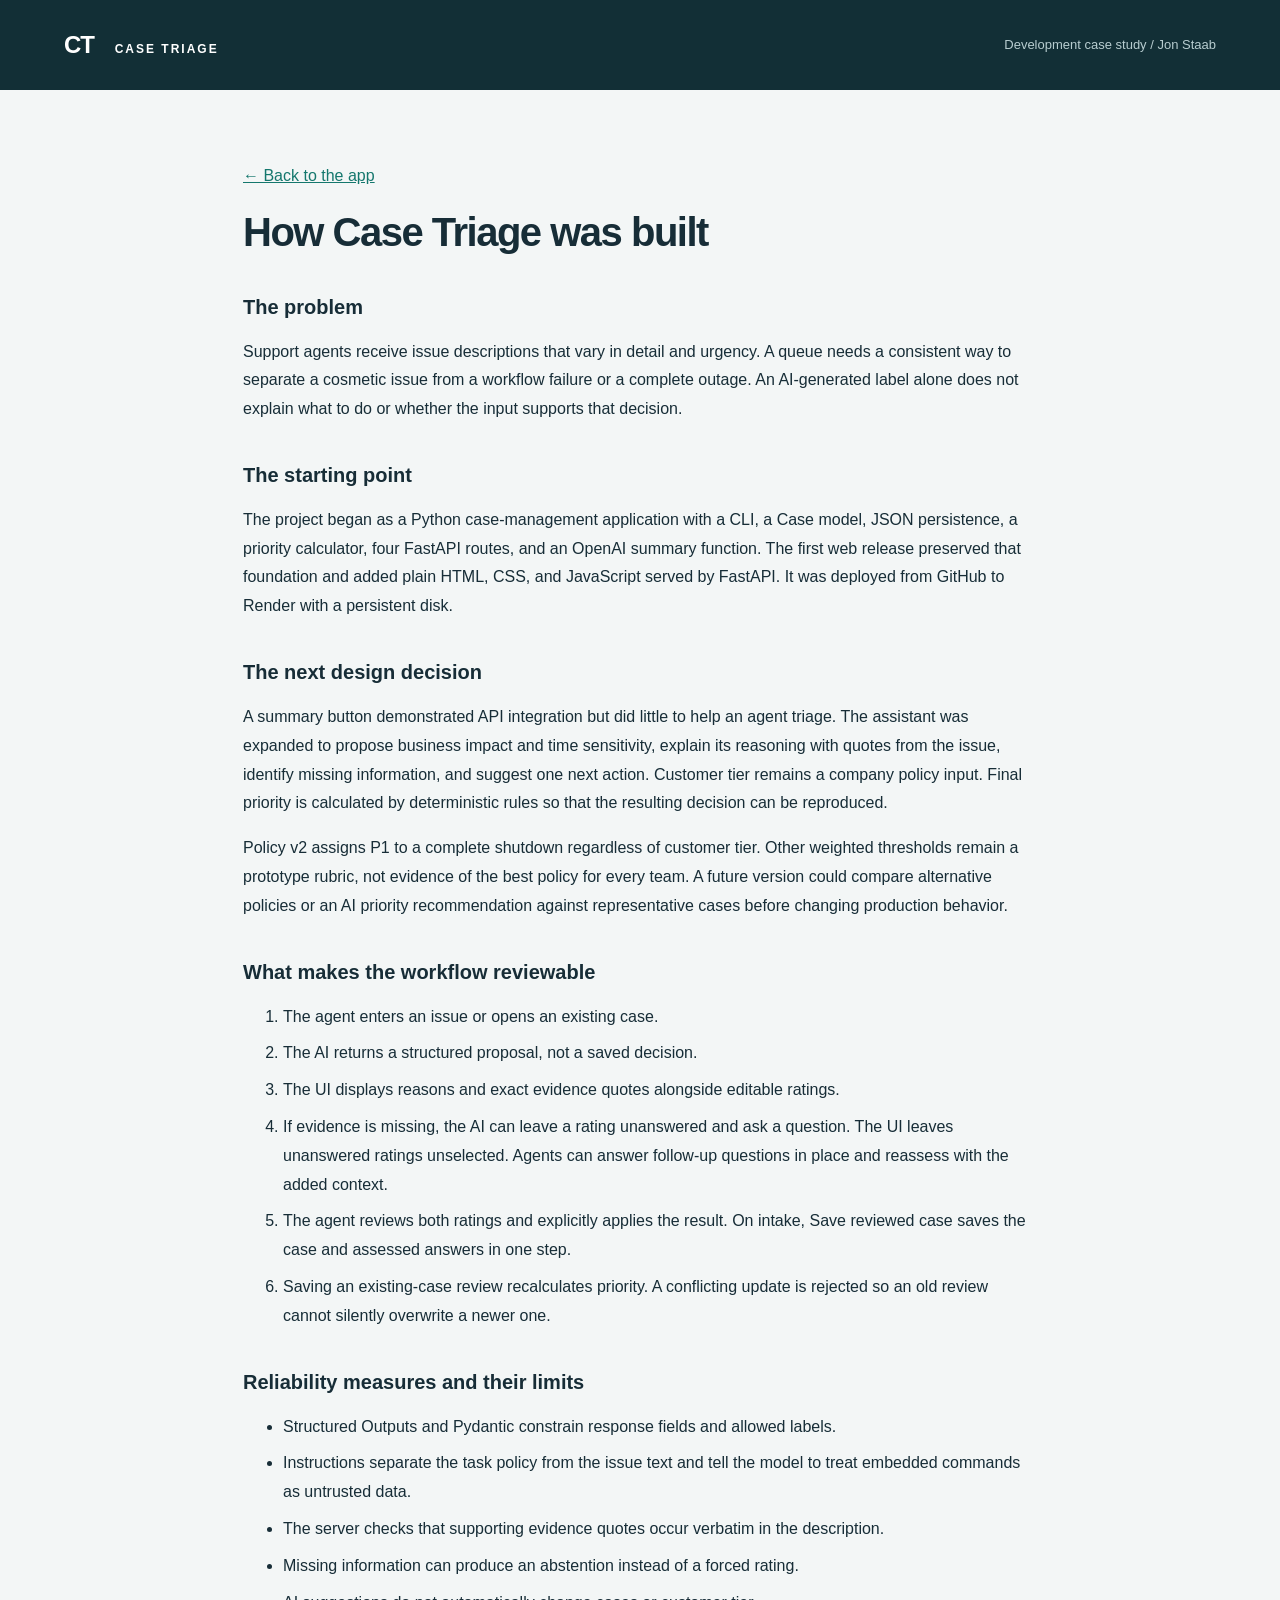
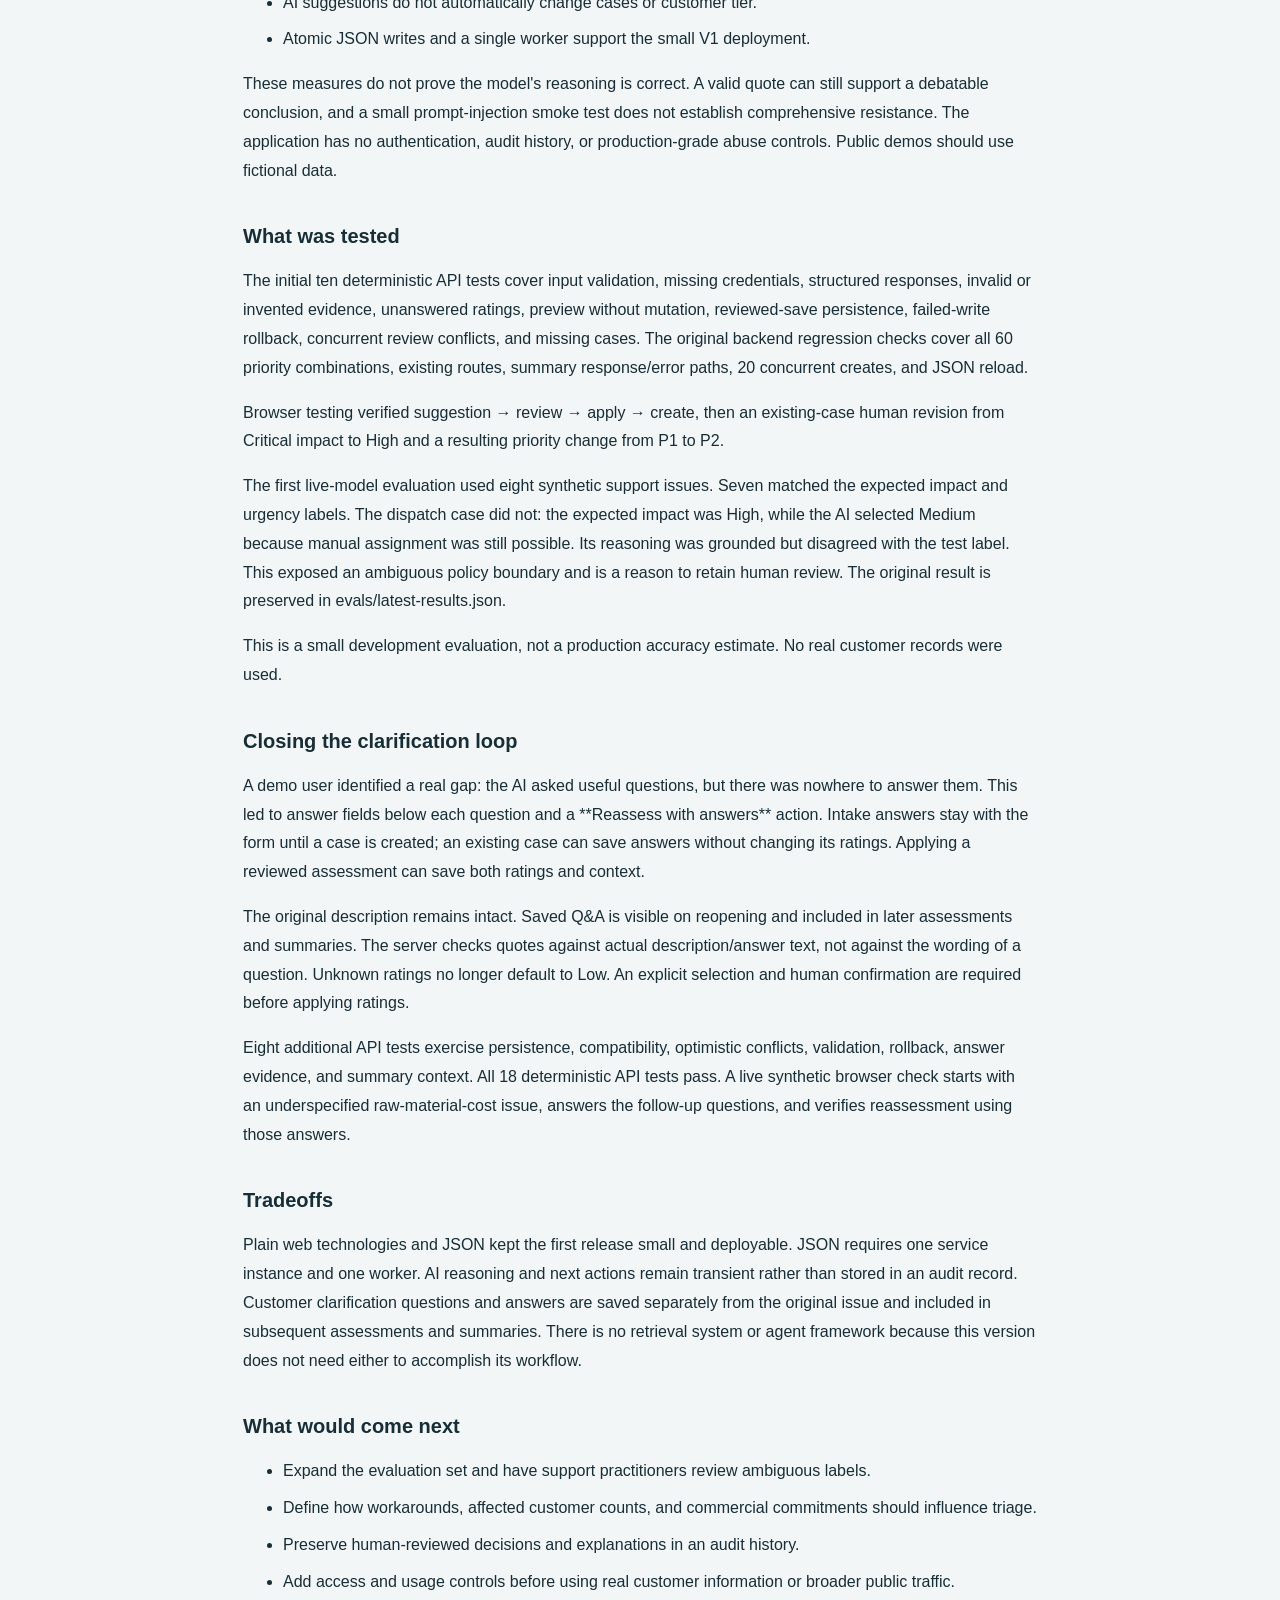
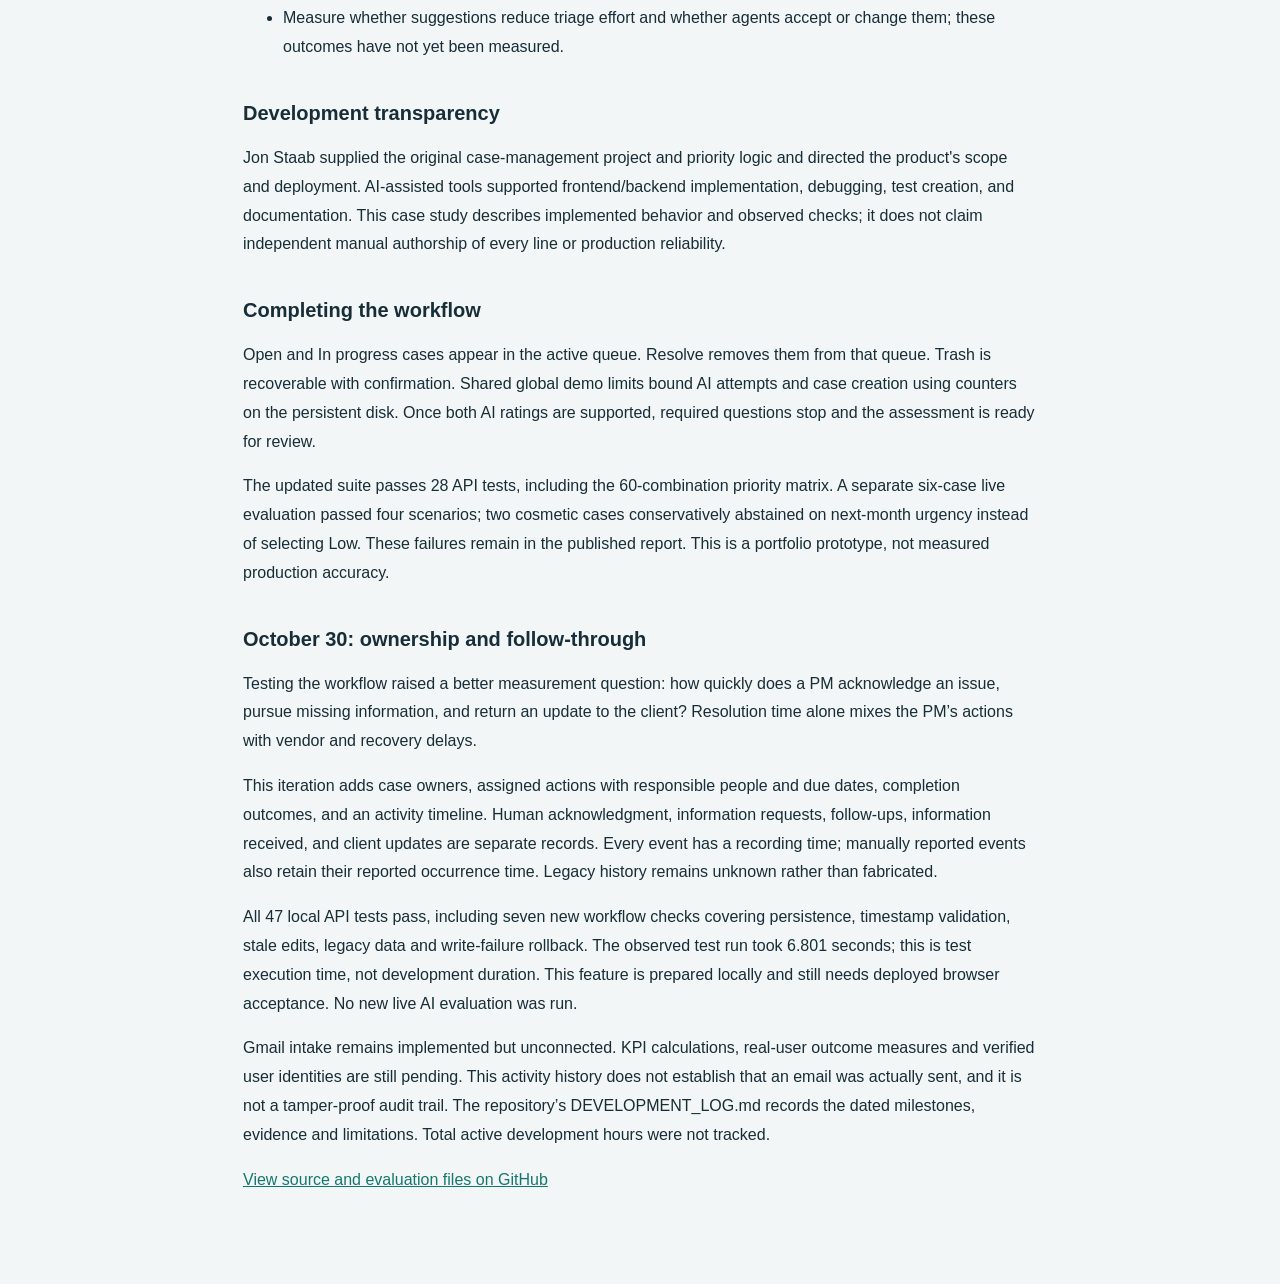
==== commit 7de67411: "Add case ownership, action tracking, and activity timeline" ====
--- a/static/case-study.html
+++ b/static/case-study.html
@@ -1 +1 @@
-<!doctype html><html lang="en"><head><meta charset="utf-8"><meta name="viewport" content="width=device-width, initial-scale=1"><title>How Case Triage was built | Jon Staab</title><link rel="stylesheet" href="/static/style.css"><style>.case-study{max-width:850px;margin:32px auto}.case-study h1{margin:20px 0 28px}.case-study h2{margin:36px 0 12px}.case-study p,.case-study li{line-height:1.8}.case-study li{margin:8px 0}.case-study a{color:#14776d}</style></head><body><header><div class="brand">CT <span>CASE TRIAGE</span></div><p>Development case study / Jon Staab</p></header><main class="case-study"><a href="/">← Back to the app</a><article><h1>How Case Triage was built</h1><h2>The problem</h2><p>Support agents receive issue descriptions that vary in detail and urgency. A queue needs a consistent way to separate a cosmetic issue from a workflow failure or a complete outage. An AI-generated label alone does not explain what to do or whether the input supports that decision.</p><h2>The starting point</h2><p>The project began as a Python case-management application with a CLI, a Case model, JSON persistence, a priority calculator, four FastAPI routes, and an OpenAI summary function. The first web release preserved that foundation and added plain HTML, CSS, and JavaScript served by FastAPI. It was deployed from GitHub to Render with a persistent disk.</p><h2>The next design decision</h2><p>A summary button demonstrated API integration but did little to help an agent triage. The assistant was expanded to propose business impact and time sensitivity, explain its reasoning with quotes from the issue, identify missing information, and suggest one next action. Customer tier remains a company policy input. Final priority is calculated by deterministic rules so that the resulting decision can be reproduced.</p><p>Policy v2 assigns P1 to a complete shutdown regardless of customer tier. Other weighted thresholds remain a prototype rubric, not evidence of the best policy for every team. A future version could compare alternative policies or an AI priority recommendation against representative cases before changing production behavior.</p><h2>What makes the workflow reviewable</h2><ol><li>The agent enters an issue or opens an existing case.</li><li>The AI returns a structured proposal, not a saved decision.</li><li>The UI displays reasons and exact evidence quotes alongside editable ratings.</li><li>If evidence is missing, the AI can leave a rating unanswered and ask a question. The UI leaves unanswered ratings unselected. Agents can answer follow-up questions in place and reassess with the added context.</li><li>The agent reviews both ratings and explicitly applies the result. On intake, Save reviewed case saves the case and assessed answers in one step.</li><li>Saving an existing-case review recalculates priority. A conflicting update is rejected so an old review cannot silently overwrite a newer one.</li></ol><h2>Reliability measures and their limits</h2><ul><li>Structured Outputs and Pydantic constrain response fields and allowed labels.</li><li>Instructions separate the task policy from the issue text and tell the model to treat embedded commands as untrusted data.</li><li>The server checks that supporting evidence quotes occur verbatim in the description.</li><li>Missing information can produce an abstention instead of a forced rating.</li><li>AI suggestions do not automatically change cases or customer tier.</li><li>Atomic JSON writes and a single worker support the small V1 deployment.</li></ul><p>These measures do not prove the model&#x27;s reasoning is correct. A valid quote can still support a debatable conclusion, and a small prompt-injection smoke test does not establish comprehensive resistance. The application has no authentication, audit history, or production-grade abuse controls. Public demos should use fictional data.</p><h2>What was tested</h2><p>The initial ten deterministic API tests cover input validation, missing credentials, structured responses, invalid or invented evidence, unanswered ratings, preview without mutation, reviewed-save persistence, failed-write rollback, concurrent review conflicts, and missing cases. The original backend regression checks cover all 60 priority combinations, existing routes, summary response/error paths, 20 concurrent creates, and JSON reload.</p><p>Browser testing verified suggestion → review → apply → create, then an existing-case human revision from Critical impact to High and a resulting priority change from P1 to P2.</p><p>The first live-model evaluation used eight synthetic support issues. Seven matched the expected impact and urgency labels. The dispatch case did not: the expected impact was High, while the AI selected Medium because manual assignment was still possible. Its reasoning was grounded but disagreed with the test label. This exposed an ambiguous policy boundary and is a reason to retain human review. The original result is preserved in evals/latest-results.json.</p><p>This is a small development evaluation, not a production accuracy estimate. No real customer records were used.</p><h2>Closing the clarification loop</h2><p>A demo user identified a real gap: the AI asked useful questions, but there was nowhere to answer them. This led to answer fields below each question and a **Reassess with answers** action. Intake answers stay with the form until a case is created; an existing case can save answers without changing its ratings. Applying a reviewed assessment can save both ratings and context.</p><p>The original description remains intact. Saved Q&amp;A is visible on reopening and included in later assessments and summaries. The server checks quotes against actual description/answer text, not against the wording of a question. Unknown ratings no longer default to Low. An explicit selection and human confirmation are required before applying ratings.</p><p>Eight additional API tests exercise persistence, compatibility, optimistic conflicts, validation, rollback, answer evidence, and summary context. All 18 deterministic API tests pass. A live synthetic browser check starts with an underspecified raw-material-cost issue, answers the follow-up questions, and verifies reassessment using those answers.</p><h2>Tradeoffs</h2><p>Plain web technologies and JSON kept the first release small and deployable. JSON requires one service instance and one worker. AI reasoning and next actions remain transient rather than stored in an audit record. Customer clarification questions and answers are saved separately from the original issue and included in subsequent assessments and summaries. There is no retrieval system or agent framework because this version does not need either to accomplish its workflow.</p><h2>What would come next</h2><ul><li>Expand the evaluation set and have support practitioners review ambiguous labels.</li><li>Define how workarounds, affected customer counts, and commercial commitments should influence triage.</li><li>Preserve human-reviewed decisions and explanations in an audit history.</li><li>Add access and usage controls before using real customer information or broader public traffic.</li><li>Measure whether suggestions reduce triage effort and whether agents accept or change them; these outcomes have not yet been measured.</li></ul><h2>Development transparency</h2><p>Jon Staab supplied the original case-management project and priority logic and directed the product&#x27;s scope and deployment. AI-assisted tools supported frontend/backend implementation, debugging, test creation, and documentation. This case study describes implemented behavior and observed checks; it does not claim independent manual authorship of every line or production reliability.</p><h2>Completing the workflow</h2><p>Open and In progress cases appear in the active queue. Resolve removes them from that queue. Trash is recoverable with confirmation. Shared global demo limits bound AI attempts and case creation using counters on the persistent disk. Once both AI ratings are supported, required questions stop and the assessment is ready for review.</p><p>The updated suite passes 28 API tests, including the 60-combination priority matrix. A separate six-case live evaluation passed four scenarios; two cosmetic cases conservatively abstained on next-month urgency instead of selecting Low. These failures remain in the published report. This is a portfolio prototype, not measured production accuracy.</p></article><p><a href="https://github.com/JonStaab/case-triage">View source and evaluation files on GitHub</a></p></main></body></html>+<!doctype html><html lang="en"><head><meta charset="utf-8"><meta name="viewport" content="width=device-width, initial-scale=1"><title>How Case Triage was built | Jon Staab</title><link rel="stylesheet" href="/static/style.css"><style>.case-study{max-width:850px;margin:32px auto}.case-study h1{margin:20px 0 28px}.case-study h2{margin:36px 0 12px}.case-study p,.case-study li{line-height:1.8}.case-study li{margin:8px 0}.case-study a{color:#14776d}</style></head><body><header><div class="brand">CT <span>CASE TRIAGE</span></div><p>Development case study / Jon Staab</p></header><main class="case-study"><a href="/">← Back to the app</a><article><h1>How Case Triage was built</h1><h2>The problem</h2><p>Support agents receive issue descriptions that vary in detail and urgency. A queue needs a consistent way to separate a cosmetic issue from a workflow failure or a complete outage. An AI-generated label alone does not explain what to do or whether the input supports that decision.</p><h2>The starting point</h2><p>The project began as a Python case-management application with a CLI, a Case model, JSON persistence, a priority calculator, four FastAPI routes, and an OpenAI summary function. The first web release preserved that foundation and added plain HTML, CSS, and JavaScript served by FastAPI. It was deployed from GitHub to Render with a persistent disk.</p><h2>The next design decision</h2><p>A summary button demonstrated API integration but did little to help an agent triage. The assistant was expanded to propose business impact and time sensitivity, explain its reasoning with quotes from the issue, identify missing information, and suggest one next action. Customer tier remains a company policy input. Final priority is calculated by deterministic rules so that the resulting decision can be reproduced.</p><p>Policy v2 assigns P1 to a complete shutdown regardless of customer tier. Other weighted thresholds remain a prototype rubric, not evidence of the best policy for every team. A future version could compare alternative policies or an AI priority recommendation against representative cases before changing production behavior.</p><h2>What makes the workflow reviewable</h2><ol><li>The agent enters an issue or opens an existing case.</li><li>The AI returns a structured proposal, not a saved decision.</li><li>The UI displays reasons and exact evidence quotes alongside editable ratings.</li><li>If evidence is missing, the AI can leave a rating unanswered and ask a question. The UI leaves unanswered ratings unselected. Agents can answer follow-up questions in place and reassess with the added context.</li><li>The agent reviews both ratings and explicitly applies the result. On intake, Save reviewed case saves the case and assessed answers in one step.</li><li>Saving an existing-case review recalculates priority. A conflicting update is rejected so an old review cannot silently overwrite a newer one.</li></ol><h2>Reliability measures and their limits</h2><ul><li>Structured Outputs and Pydantic constrain response fields and allowed labels.</li><li>Instructions separate the task policy from the issue text and tell the model to treat embedded commands as untrusted data.</li><li>The server checks that supporting evidence quotes occur verbatim in the description.</li><li>Missing information can produce an abstention instead of a forced rating.</li><li>AI suggestions do not automatically change cases or customer tier.</li><li>Atomic JSON writes and a single worker support the small V1 deployment.</li></ul><p>These measures do not prove the model&#x27;s reasoning is correct. A valid quote can still support a debatable conclusion, and a small prompt-injection smoke test does not establish comprehensive resistance. The application has no authentication, audit history, or production-grade abuse controls. Public demos should use fictional data.</p><h2>What was tested</h2><p>The initial ten deterministic API tests cover input validation, missing credentials, structured responses, invalid or invented evidence, unanswered ratings, preview without mutation, reviewed-save persistence, failed-write rollback, concurrent review conflicts, and missing cases. The original backend regression checks cover all 60 priority combinations, existing routes, summary response/error paths, 20 concurrent creates, and JSON reload.</p><p>Browser testing verified suggestion → review → apply → create, then an existing-case human revision from Critical impact to High and a resulting priority change from P1 to P2.</p><p>The first live-model evaluation used eight synthetic support issues. Seven matched the expected impact and urgency labels. The dispatch case did not: the expected impact was High, while the AI selected Medium because manual assignment was still possible. Its reasoning was grounded but disagreed with the test label. This exposed an ambiguous policy boundary and is a reason to retain human review. The original result is preserved in evals/latest-results.json.</p><p>This is a small development evaluation, not a production accuracy estimate. No real customer records were used.</p><h2>Closing the clarification loop</h2><p>A demo user identified a real gap: the AI asked useful questions, but there was nowhere to answer them. This led to answer fields below each question and a **Reassess with answers** action. Intake answers stay with the form until a case is created; an existing case can save answers without changing its ratings. Applying a reviewed assessment can save both ratings and context.</p><p>The original description remains intact. Saved Q&amp;A is visible on reopening and included in later assessments and summaries. The server checks quotes against actual description/answer text, not against the wording of a question. Unknown ratings no longer default to Low. An explicit selection and human confirmation are required before applying ratings.</p><p>Eight additional API tests exercise persistence, compatibility, optimistic conflicts, validation, rollback, answer evidence, and summary context. All 18 deterministic API tests pass. A live synthetic browser check starts with an underspecified raw-material-cost issue, answers the follow-up questions, and verifies reassessment using those answers.</p><h2>Tradeoffs</h2><p>Plain web technologies and JSON kept the first release small and deployable. JSON requires one service instance and one worker. AI reasoning and next actions remain transient rather than stored in an audit record. Customer clarification questions and answers are saved separately from the original issue and included in subsequent assessments and summaries. There is no retrieval system or agent framework because this version does not need either to accomplish its workflow.</p><h2>What would come next</h2><ul><li>Expand the evaluation set and have support practitioners review ambiguous labels.</li><li>Define how workarounds, affected customer counts, and commercial commitments should influence triage.</li><li>Preserve human-reviewed decisions and explanations in an audit history.</li><li>Add access and usage controls before using real customer information or broader public traffic.</li><li>Measure whether suggestions reduce triage effort and whether agents accept or change them; these outcomes have not yet been measured.</li></ul><h2>Development transparency</h2><p>Jon Staab supplied the original case-management project and priority logic and directed the product&#x27;s scope and deployment. AI-assisted tools supported frontend/backend implementation, debugging, test creation, and documentation. This case study describes implemented behavior and observed checks; it does not claim independent manual authorship of every line or production reliability.</p><h2>Completing the workflow</h2><p>Open and In progress cases appear in the active queue. Resolve removes them from that queue. Trash is recoverable with confirmation. Shared global demo limits bound AI attempts and case creation using counters on the persistent disk. Once both AI ratings are supported, required questions stop and the assessment is ready for review.</p><p>The updated suite passes 28 API tests, including the 60-combination priority matrix. A separate six-case live evaluation passed four scenarios; two cosmetic cases conservatively abstained on next-month urgency instead of selecting Low. These failures remain in the published report. This is a portfolio prototype, not measured production accuracy.</p><h2>October 30: ownership and follow-through</h2><p>Testing the workflow raised a better measurement question: how quickly does a PM acknowledge an issue, pursue missing information, and return an update to the client? Resolution time alone mixes the PM’s actions with vendor and recovery delays.</p><p>This iteration adds case owners, assigned actions with responsible people and due dates, completion outcomes, and an activity timeline. Human acknowledgment, information requests, follow-ups, information received, and client updates are separate records. Every event has a recording time; manually reported events also retain their reported occurrence time. Legacy history remains unknown rather than fabricated.</p><p>All 47 local API tests pass, including seven new workflow checks covering persistence, timestamp validation, stale edits, legacy data and write-failure rollback. The observed test run took 6.801 seconds; this is test execution time, not development duration. This feature is prepared locally and still needs deployed browser acceptance. No new live AI evaluation was run.</p><p>Gmail intake remains implemented but unconnected. KPI calculations, real-user outcome measures and verified user identities are still pending. This activity history does not establish that an email was actually sent, and it is not a tamper-proof audit trail. The repository’s DEVELOPMENT_LOG.md records the dated milestones, evidence and limitations. Total active development hours were not tracked.</p></article><p><a href="https://github.com/JonStaab/case-triage">View source and evaluation files on GitHub</a></p></main></body></html>
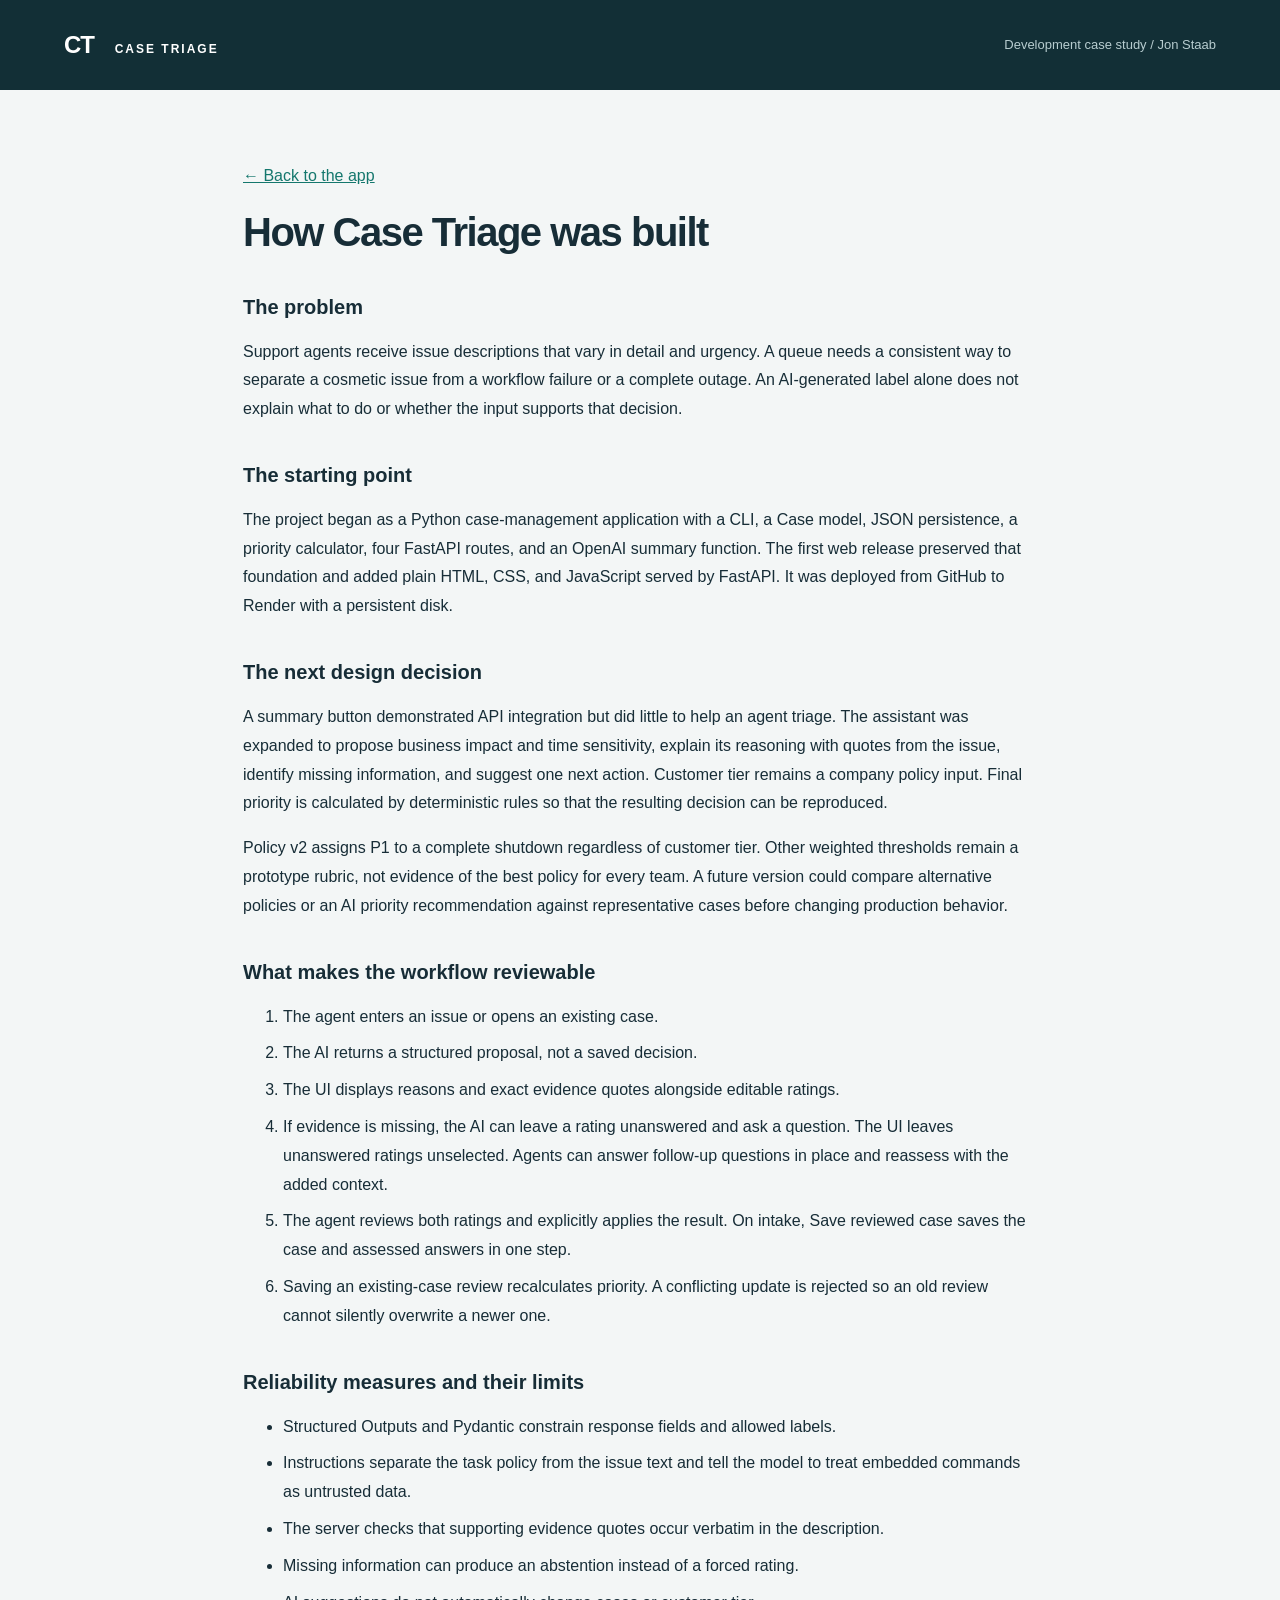
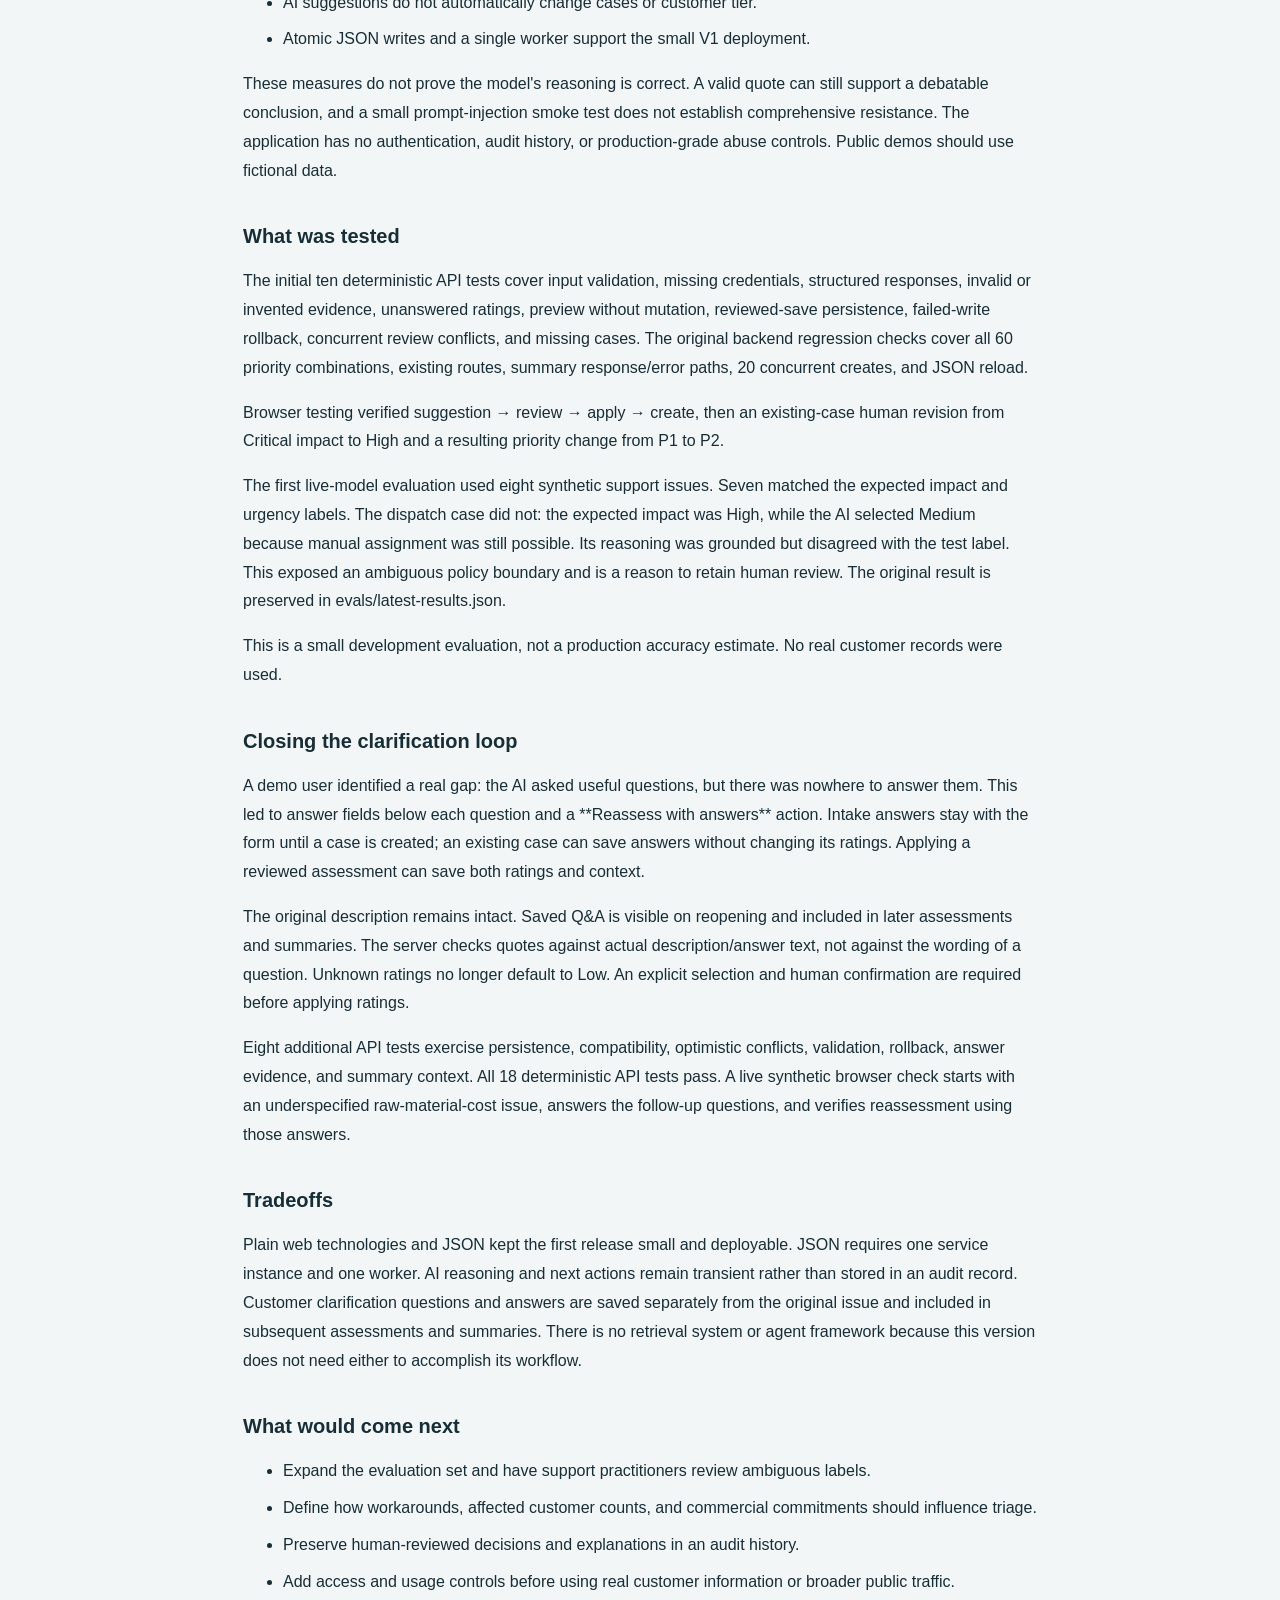
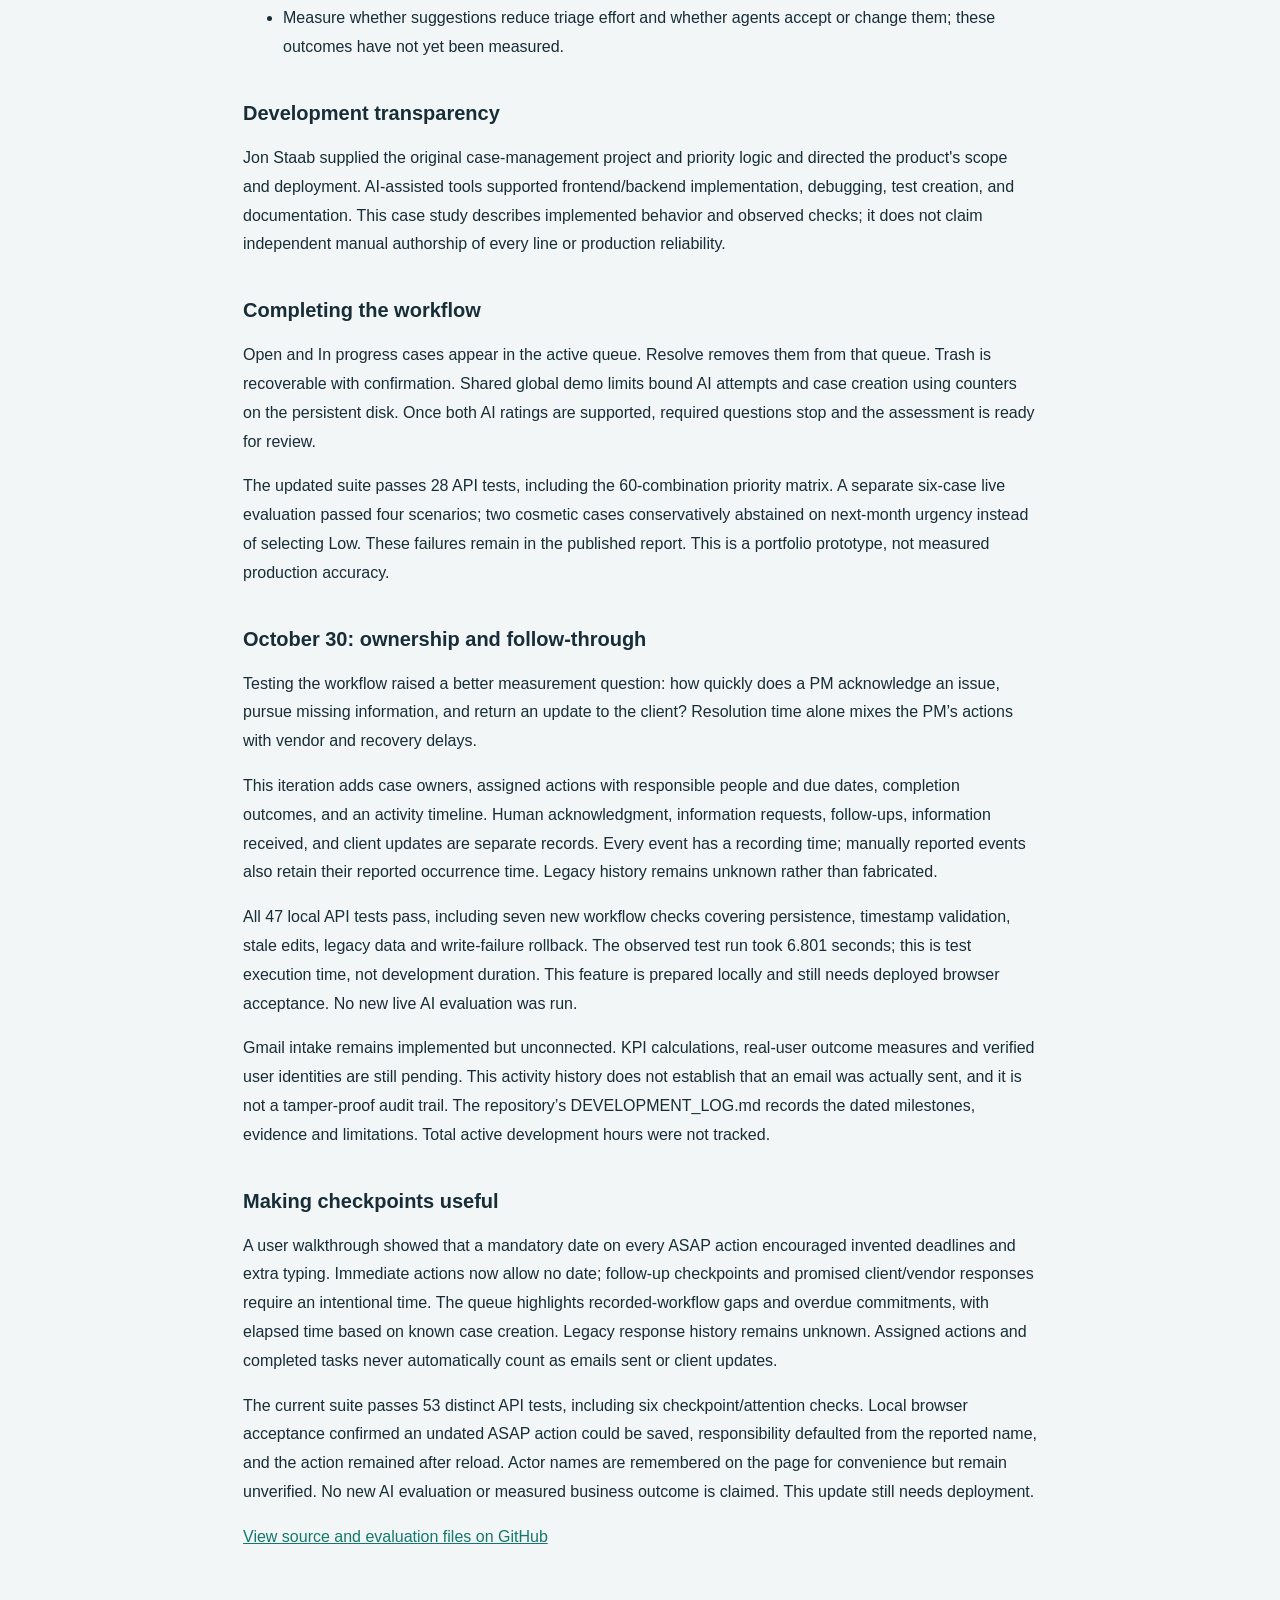
==== commit a8525583: "Add ASAP actions, follow-up checkpoints, and clearer case timelines" ====
--- a/static/case-study.html
+++ b/static/case-study.html
@@ -1 +1 @@
-<!doctype html><html lang="en"><head><meta charset="utf-8"><meta name="viewport" content="width=device-width, initial-scale=1"><title>How Case Triage was built | Jon Staab</title><link rel="stylesheet" href="/static/style.css"><style>.case-study{max-width:850px;margin:32px auto}.case-study h1{margin:20px 0 28px}.case-study h2{margin:36px 0 12px}.case-study p,.case-study li{line-height:1.8}.case-study li{margin:8px 0}.case-study a{color:#14776d}</style></head><body><header><div class="brand">CT <span>CASE TRIAGE</span></div><p>Development case study / Jon Staab</p></header><main class="case-study"><a href="/">← Back to the app</a><article><h1>How Case Triage was built</h1><h2>The problem</h2><p>Support agents receive issue descriptions that vary in detail and urgency. A queue needs a consistent way to separate a cosmetic issue from a workflow failure or a complete outage. An AI-generated label alone does not explain what to do or whether the input supports that decision.</p><h2>The starting point</h2><p>The project began as a Python case-management application with a CLI, a Case model, JSON persistence, a priority calculator, four FastAPI routes, and an OpenAI summary function. The first web release preserved that foundation and added plain HTML, CSS, and JavaScript served by FastAPI. It was deployed from GitHub to Render with a persistent disk.</p><h2>The next design decision</h2><p>A summary button demonstrated API integration but did little to help an agent triage. The assistant was expanded to propose business impact and time sensitivity, explain its reasoning with quotes from the issue, identify missing information, and suggest one next action. Customer tier remains a company policy input. Final priority is calculated by deterministic rules so that the resulting decision can be reproduced.</p><p>Policy v2 assigns P1 to a complete shutdown regardless of customer tier. Other weighted thresholds remain a prototype rubric, not evidence of the best policy for every team. A future version could compare alternative policies or an AI priority recommendation against representative cases before changing production behavior.</p><h2>What makes the workflow reviewable</h2><ol><li>The agent enters an issue or opens an existing case.</li><li>The AI returns a structured proposal, not a saved decision.</li><li>The UI displays reasons and exact evidence quotes alongside editable ratings.</li><li>If evidence is missing, the AI can leave a rating unanswered and ask a question. The UI leaves unanswered ratings unselected. Agents can answer follow-up questions in place and reassess with the added context.</li><li>The agent reviews both ratings and explicitly applies the result. On intake, Save reviewed case saves the case and assessed answers in one step.</li><li>Saving an existing-case review recalculates priority. A conflicting update is rejected so an old review cannot silently overwrite a newer one.</li></ol><h2>Reliability measures and their limits</h2><ul><li>Structured Outputs and Pydantic constrain response fields and allowed labels.</li><li>Instructions separate the task policy from the issue text and tell the model to treat embedded commands as untrusted data.</li><li>The server checks that supporting evidence quotes occur verbatim in the description.</li><li>Missing information can produce an abstention instead of a forced rating.</li><li>AI suggestions do not automatically change cases or customer tier.</li><li>Atomic JSON writes and a single worker support the small V1 deployment.</li></ul><p>These measures do not prove the model&#x27;s reasoning is correct. A valid quote can still support a debatable conclusion, and a small prompt-injection smoke test does not establish comprehensive resistance. The application has no authentication, audit history, or production-grade abuse controls. Public demos should use fictional data.</p><h2>What was tested</h2><p>The initial ten deterministic API tests cover input validation, missing credentials, structured responses, invalid or invented evidence, unanswered ratings, preview without mutation, reviewed-save persistence, failed-write rollback, concurrent review conflicts, and missing cases. The original backend regression checks cover all 60 priority combinations, existing routes, summary response/error paths, 20 concurrent creates, and JSON reload.</p><p>Browser testing verified suggestion → review → apply → create, then an existing-case human revision from Critical impact to High and a resulting priority change from P1 to P2.</p><p>The first live-model evaluation used eight synthetic support issues. Seven matched the expected impact and urgency labels. The dispatch case did not: the expected impact was High, while the AI selected Medium because manual assignment was still possible. Its reasoning was grounded but disagreed with the test label. This exposed an ambiguous policy boundary and is a reason to retain human review. The original result is preserved in evals/latest-results.json.</p><p>This is a small development evaluation, not a production accuracy estimate. No real customer records were used.</p><h2>Closing the clarification loop</h2><p>A demo user identified a real gap: the AI asked useful questions, but there was nowhere to answer them. This led to answer fields below each question and a **Reassess with answers** action. Intake answers stay with the form until a case is created; an existing case can save answers without changing its ratings. Applying a reviewed assessment can save both ratings and context.</p><p>The original description remains intact. Saved Q&amp;A is visible on reopening and included in later assessments and summaries. The server checks quotes against actual description/answer text, not against the wording of a question. Unknown ratings no longer default to Low. An explicit selection and human confirmation are required before applying ratings.</p><p>Eight additional API tests exercise persistence, compatibility, optimistic conflicts, validation, rollback, answer evidence, and summary context. All 18 deterministic API tests pass. A live synthetic browser check starts with an underspecified raw-material-cost issue, answers the follow-up questions, and verifies reassessment using those answers.</p><h2>Tradeoffs</h2><p>Plain web technologies and JSON kept the first release small and deployable. JSON requires one service instance and one worker. AI reasoning and next actions remain transient rather than stored in an audit record. Customer clarification questions and answers are saved separately from the original issue and included in subsequent assessments and summaries. There is no retrieval system or agent framework because this version does not need either to accomplish its workflow.</p><h2>What would come next</h2><ul><li>Expand the evaluation set and have support practitioners review ambiguous labels.</li><li>Define how workarounds, affected customer counts, and commercial commitments should influence triage.</li><li>Preserve human-reviewed decisions and explanations in an audit history.</li><li>Add access and usage controls before using real customer information or broader public traffic.</li><li>Measure whether suggestions reduce triage effort and whether agents accept or change them; these outcomes have not yet been measured.</li></ul><h2>Development transparency</h2><p>Jon Staab supplied the original case-management project and priority logic and directed the product&#x27;s scope and deployment. AI-assisted tools supported frontend/backend implementation, debugging, test creation, and documentation. This case study describes implemented behavior and observed checks; it does not claim independent manual authorship of every line or production reliability.</p><h2>Completing the workflow</h2><p>Open and In progress cases appear in the active queue. Resolve removes them from that queue. Trash is recoverable with confirmation. Shared global demo limits bound AI attempts and case creation using counters on the persistent disk. Once both AI ratings are supported, required questions stop and the assessment is ready for review.</p><p>The updated suite passes 28 API tests, including the 60-combination priority matrix. A separate six-case live evaluation passed four scenarios; two cosmetic cases conservatively abstained on next-month urgency instead of selecting Low. These failures remain in the published report. This is a portfolio prototype, not measured production accuracy.</p><h2>October 30: ownership and follow-through</h2><p>Testing the workflow raised a better measurement question: how quickly does a PM acknowledge an issue, pursue missing information, and return an update to the client? Resolution time alone mixes the PM’s actions with vendor and recovery delays.</p><p>This iteration adds case owners, assigned actions with responsible people and due dates, completion outcomes, and an activity timeline. Human acknowledgment, information requests, follow-ups, information received, and client updates are separate records. Every event has a recording time; manually reported events also retain their reported occurrence time. Legacy history remains unknown rather than fabricated.</p><p>All 47 local API tests pass, including seven new workflow checks covering persistence, timestamp validation, stale edits, legacy data and write-failure rollback. The observed test run took 6.801 seconds; this is test execution time, not development duration. This feature is prepared locally and still needs deployed browser acceptance. No new live AI evaluation was run.</p><p>Gmail intake remains implemented but unconnected. KPI calculations, real-user outcome measures and verified user identities are still pending. This activity history does not establish that an email was actually sent, and it is not a tamper-proof audit trail. The repository’s DEVELOPMENT_LOG.md records the dated milestones, evidence and limitations. Total active development hours were not tracked.</p></article><p><a href="https://github.com/JonStaab/case-triage">View source and evaluation files on GitHub</a></p></main></body></html>+<!doctype html><html lang="en"><head><meta charset="utf-8"><meta name="viewport" content="width=device-width, initial-scale=1"><title>How Case Triage was built | Jon Staab</title><link rel="stylesheet" href="/static/style.css"><style>.case-study{max-width:850px;margin:32px auto}.case-study h1{margin:20px 0 28px}.case-study h2{margin:36px 0 12px}.case-study p,.case-study li{line-height:1.8}.case-study li{margin:8px 0}.case-study a{color:#14776d}</style></head><body><header><div class="brand">CT <span>CASE TRIAGE</span></div><p>Development case study / Jon Staab</p></header><main class="case-study"><a href="/">← Back to the app</a><article><h1>How Case Triage was built</h1><h2>The problem</h2><p>Support agents receive issue descriptions that vary in detail and urgency. A queue needs a consistent way to separate a cosmetic issue from a workflow failure or a complete outage. An AI-generated label alone does not explain what to do or whether the input supports that decision.</p><h2>The starting point</h2><p>The project began as a Python case-management application with a CLI, a Case model, JSON persistence, a priority calculator, four FastAPI routes, and an OpenAI summary function. The first web release preserved that foundation and added plain HTML, CSS, and JavaScript served by FastAPI. It was deployed from GitHub to Render with a persistent disk.</p><h2>The next design decision</h2><p>A summary button demonstrated API integration but did little to help an agent triage. The assistant was expanded to propose business impact and time sensitivity, explain its reasoning with quotes from the issue, identify missing information, and suggest one next action. Customer tier remains a company policy input. Final priority is calculated by deterministic rules so that the resulting decision can be reproduced.</p><p>Policy v2 assigns P1 to a complete shutdown regardless of customer tier. Other weighted thresholds remain a prototype rubric, not evidence of the best policy for every team. A future version could compare alternative policies or an AI priority recommendation against representative cases before changing production behavior.</p><h2>What makes the workflow reviewable</h2><ol><li>The agent enters an issue or opens an existing case.</li><li>The AI returns a structured proposal, not a saved decision.</li><li>The UI displays reasons and exact evidence quotes alongside editable ratings.</li><li>If evidence is missing, the AI can leave a rating unanswered and ask a question. The UI leaves unanswered ratings unselected. Agents can answer follow-up questions in place and reassess with the added context.</li><li>The agent reviews both ratings and explicitly applies the result. On intake, Save reviewed case saves the case and assessed answers in one step.</li><li>Saving an existing-case review recalculates priority. A conflicting update is rejected so an old review cannot silently overwrite a newer one.</li></ol><h2>Reliability measures and their limits</h2><ul><li>Structured Outputs and Pydantic constrain response fields and allowed labels.</li><li>Instructions separate the task policy from the issue text and tell the model to treat embedded commands as untrusted data.</li><li>The server checks that supporting evidence quotes occur verbatim in the description.</li><li>Missing information can produce an abstention instead of a forced rating.</li><li>AI suggestions do not automatically change cases or customer tier.</li><li>Atomic JSON writes and a single worker support the small V1 deployment.</li></ul><p>These measures do not prove the model&#x27;s reasoning is correct. A valid quote can still support a debatable conclusion, and a small prompt-injection smoke test does not establish comprehensive resistance. The application has no authentication, audit history, or production-grade abuse controls. Public demos should use fictional data.</p><h2>What was tested</h2><p>The initial ten deterministic API tests cover input validation, missing credentials, structured responses, invalid or invented evidence, unanswered ratings, preview without mutation, reviewed-save persistence, failed-write rollback, concurrent review conflicts, and missing cases. The original backend regression checks cover all 60 priority combinations, existing routes, summary response/error paths, 20 concurrent creates, and JSON reload.</p><p>Browser testing verified suggestion → review → apply → create, then an existing-case human revision from Critical impact to High and a resulting priority change from P1 to P2.</p><p>The first live-model evaluation used eight synthetic support issues. Seven matched the expected impact and urgency labels. The dispatch case did not: the expected impact was High, while the AI selected Medium because manual assignment was still possible. Its reasoning was grounded but disagreed with the test label. This exposed an ambiguous policy boundary and is a reason to retain human review. The original result is preserved in evals/latest-results.json.</p><p>This is a small development evaluation, not a production accuracy estimate. No real customer records were used.</p><h2>Closing the clarification loop</h2><p>A demo user identified a real gap: the AI asked useful questions, but there was nowhere to answer them. This led to answer fields below each question and a **Reassess with answers** action. Intake answers stay with the form until a case is created; an existing case can save answers without changing its ratings. Applying a reviewed assessment can save both ratings and context.</p><p>The original description remains intact. Saved Q&amp;A is visible on reopening and included in later assessments and summaries. The server checks quotes against actual description/answer text, not against the wording of a question. Unknown ratings no longer default to Low. An explicit selection and human confirmation are required before applying ratings.</p><p>Eight additional API tests exercise persistence, compatibility, optimistic conflicts, validation, rollback, answer evidence, and summary context. All 18 deterministic API tests pass. A live synthetic browser check starts with an underspecified raw-material-cost issue, answers the follow-up questions, and verifies reassessment using those answers.</p><h2>Tradeoffs</h2><p>Plain web technologies and JSON kept the first release small and deployable. JSON requires one service instance and one worker. AI reasoning and next actions remain transient rather than stored in an audit record. Customer clarification questions and answers are saved separately from the original issue and included in subsequent assessments and summaries. There is no retrieval system or agent framework because this version does not need either to accomplish its workflow.</p><h2>What would come next</h2><ul><li>Expand the evaluation set and have support practitioners review ambiguous labels.</li><li>Define how workarounds, affected customer counts, and commercial commitments should influence triage.</li><li>Preserve human-reviewed decisions and explanations in an audit history.</li><li>Add access and usage controls before using real customer information or broader public traffic.</li><li>Measure whether suggestions reduce triage effort and whether agents accept or change them; these outcomes have not yet been measured.</li></ul><h2>Development transparency</h2><p>Jon Staab supplied the original case-management project and priority logic and directed the product&#x27;s scope and deployment. AI-assisted tools supported frontend/backend implementation, debugging, test creation, and documentation. This case study describes implemented behavior and observed checks; it does not claim independent manual authorship of every line or production reliability.</p><h2>Completing the workflow</h2><p>Open and In progress cases appear in the active queue. Resolve removes them from that queue. Trash is recoverable with confirmation. Shared global demo limits bound AI attempts and case creation using counters on the persistent disk. Once both AI ratings are supported, required questions stop and the assessment is ready for review.</p><p>The updated suite passes 28 API tests, including the 60-combination priority matrix. A separate six-case live evaluation passed four scenarios; two cosmetic cases conservatively abstained on next-month urgency instead of selecting Low. These failures remain in the published report. This is a portfolio prototype, not measured production accuracy.</p><h2>October 30: ownership and follow-through</h2><p>Testing the workflow raised a better measurement question: how quickly does a PM acknowledge an issue, pursue missing information, and return an update to the client? Resolution time alone mixes the PM’s actions with vendor and recovery delays.</p><p>This iteration adds case owners, assigned actions with responsible people and due dates, completion outcomes, and an activity timeline. Human acknowledgment, information requests, follow-ups, information received, and client updates are separate records. Every event has a recording time; manually reported events also retain their reported occurrence time. Legacy history remains unknown rather than fabricated.</p><p>All 47 local API tests pass, including seven new workflow checks covering persistence, timestamp validation, stale edits, legacy data and write-failure rollback. The observed test run took 6.801 seconds; this is test execution time, not development duration. This feature is prepared locally and still needs deployed browser acceptance. No new live AI evaluation was run.</p><p>Gmail intake remains implemented but unconnected. KPI calculations, real-user outcome measures and verified user identities are still pending. This activity history does not establish that an email was actually sent, and it is not a tamper-proof audit trail. The repository’s DEVELOPMENT_LOG.md records the dated milestones, evidence and limitations. Total active development hours were not tracked.</p><h2>Making checkpoints useful</h2><p>A user walkthrough showed that a mandatory date on every ASAP action encouraged invented deadlines and extra typing. Immediate actions now allow no date; follow-up checkpoints and promised client/vendor responses require an intentional time. The queue highlights recorded-workflow gaps and overdue commitments, with elapsed time based on known case creation. Legacy response history remains unknown. Assigned actions and completed tasks never automatically count as emails sent or client updates.</p><p>The current suite passes 53 distinct API tests, including six checkpoint/attention checks. Local browser acceptance confirmed an undated ASAP action could be saved, responsibility defaulted from the reported name, and the action remained after reload. Actor names are remembered on the page for convenience but remain unverified. No new AI evaluation or measured business outcome is claimed. This update still needs deployment.</p></article><p><a href="https://github.com/JonStaab/case-triage">View source and evaluation files on GitHub</a></p></main></body></html>
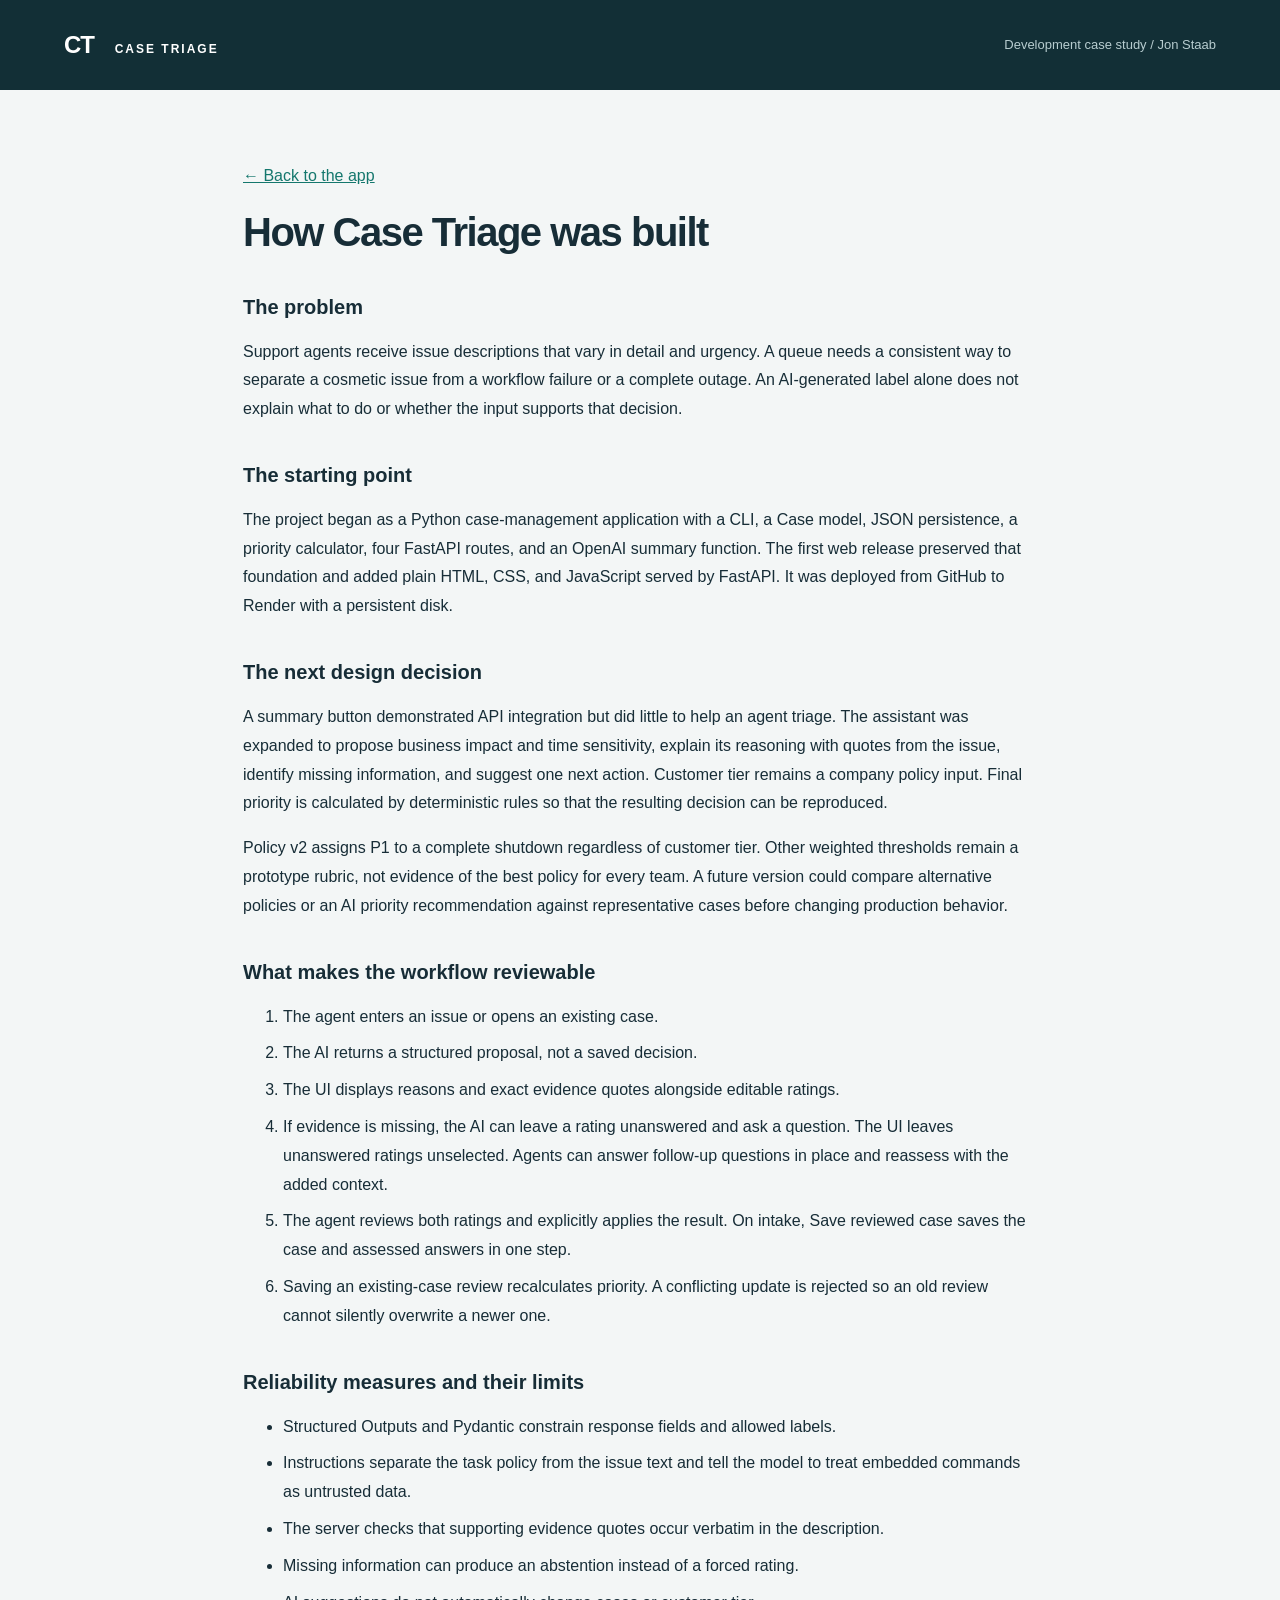
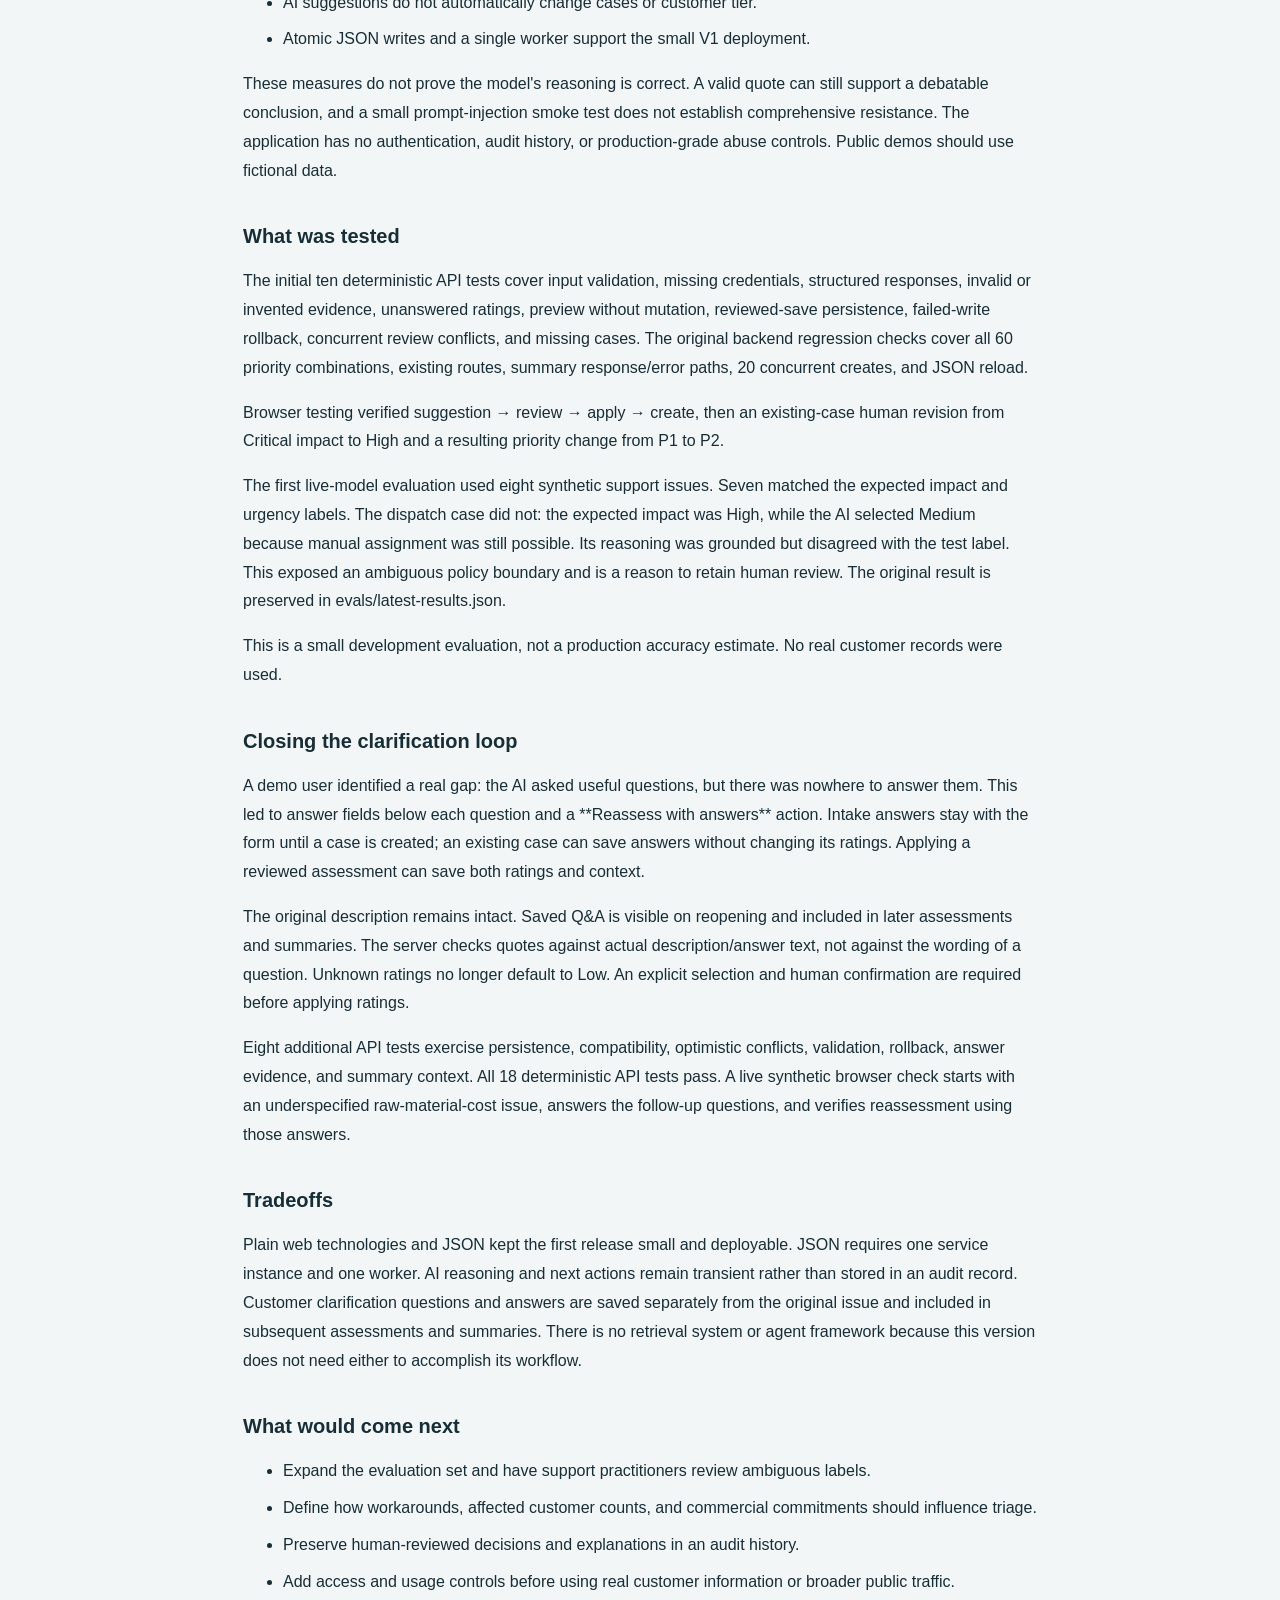
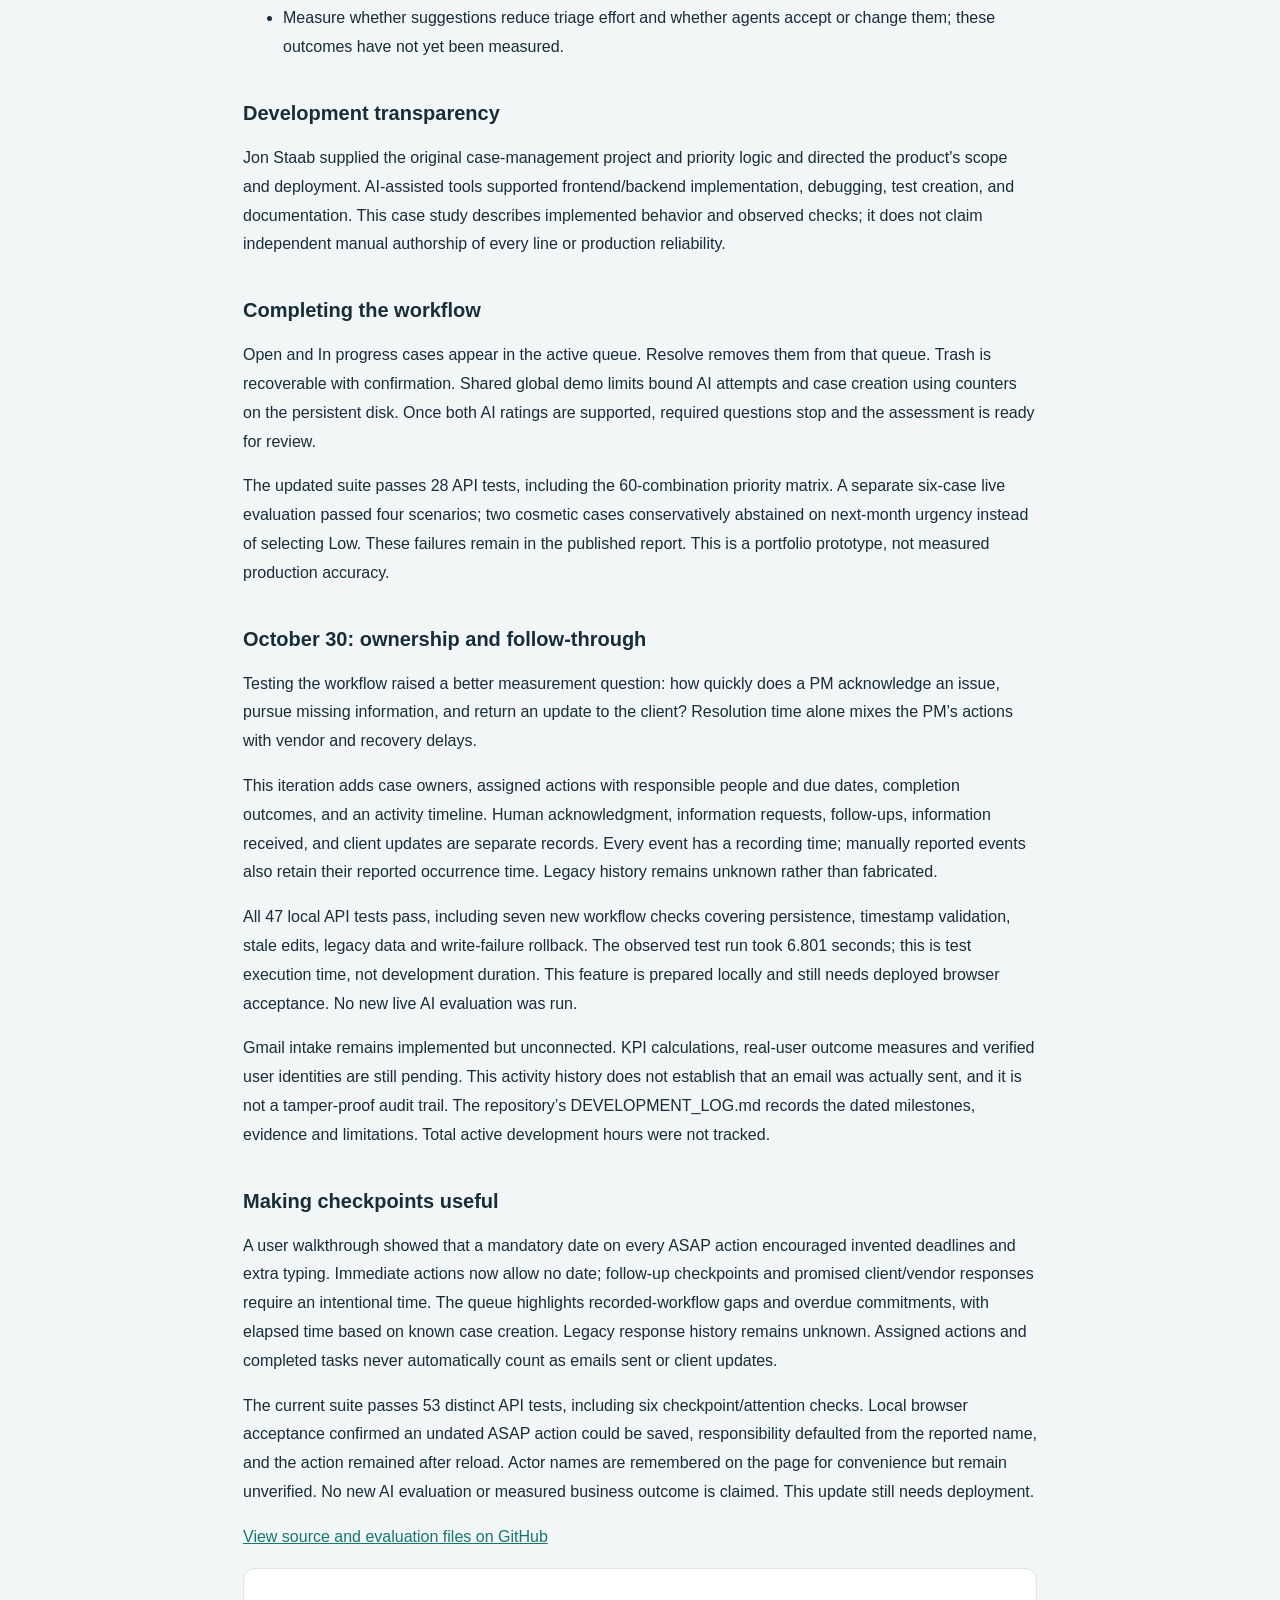
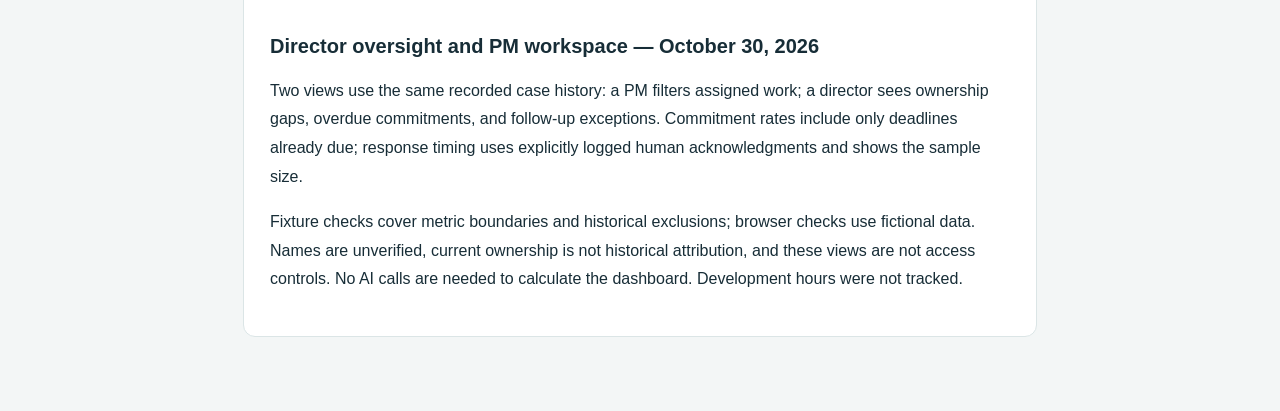
==== commit 16dc7382: "Add director dashboard and PM workspace" ====
--- a/static/case-study.html
+++ b/static/case-study.html
@@ -1 +1 @@
-<!doctype html><html lang="en"><head><meta charset="utf-8"><meta name="viewport" content="width=device-width, initial-scale=1"><title>How Case Triage was built | Jon Staab</title><link rel="stylesheet" href="/static/style.css"><style>.case-study{max-width:850px;margin:32px auto}.case-study h1{margin:20px 0 28px}.case-study h2{margin:36px 0 12px}.case-study p,.case-study li{line-height:1.8}.case-study li{margin:8px 0}.case-study a{color:#14776d}</style></head><body><header><div class="brand">CT <span>CASE TRIAGE</span></div><p>Development case study / Jon Staab</p></header><main class="case-study"><a href="/">← Back to the app</a><article><h1>How Case Triage was built</h1><h2>The problem</h2><p>Support agents receive issue descriptions that vary in detail and urgency. A queue needs a consistent way to separate a cosmetic issue from a workflow failure or a complete outage. An AI-generated label alone does not explain what to do or whether the input supports that decision.</p><h2>The starting point</h2><p>The project began as a Python case-management application with a CLI, a Case model, JSON persistence, a priority calculator, four FastAPI routes, and an OpenAI summary function. The first web release preserved that foundation and added plain HTML, CSS, and JavaScript served by FastAPI. It was deployed from GitHub to Render with a persistent disk.</p><h2>The next design decision</h2><p>A summary button demonstrated API integration but did little to help an agent triage. The assistant was expanded to propose business impact and time sensitivity, explain its reasoning with quotes from the issue, identify missing information, and suggest one next action. Customer tier remains a company policy input. Final priority is calculated by deterministic rules so that the resulting decision can be reproduced.</p><p>Policy v2 assigns P1 to a complete shutdown regardless of customer tier. Other weighted thresholds remain a prototype rubric, not evidence of the best policy for every team. A future version could compare alternative policies or an AI priority recommendation against representative cases before changing production behavior.</p><h2>What makes the workflow reviewable</h2><ol><li>The agent enters an issue or opens an existing case.</li><li>The AI returns a structured proposal, not a saved decision.</li><li>The UI displays reasons and exact evidence quotes alongside editable ratings.</li><li>If evidence is missing, the AI can leave a rating unanswered and ask a question. The UI leaves unanswered ratings unselected. Agents can answer follow-up questions in place and reassess with the added context.</li><li>The agent reviews both ratings and explicitly applies the result. On intake, Save reviewed case saves the case and assessed answers in one step.</li><li>Saving an existing-case review recalculates priority. A conflicting update is rejected so an old review cannot silently overwrite a newer one.</li></ol><h2>Reliability measures and their limits</h2><ul><li>Structured Outputs and Pydantic constrain response fields and allowed labels.</li><li>Instructions separate the task policy from the issue text and tell the model to treat embedded commands as untrusted data.</li><li>The server checks that supporting evidence quotes occur verbatim in the description.</li><li>Missing information can produce an abstention instead of a forced rating.</li><li>AI suggestions do not automatically change cases or customer tier.</li><li>Atomic JSON writes and a single worker support the small V1 deployment.</li></ul><p>These measures do not prove the model&#x27;s reasoning is correct. A valid quote can still support a debatable conclusion, and a small prompt-injection smoke test does not establish comprehensive resistance. The application has no authentication, audit history, or production-grade abuse controls. Public demos should use fictional data.</p><h2>What was tested</h2><p>The initial ten deterministic API tests cover input validation, missing credentials, structured responses, invalid or invented evidence, unanswered ratings, preview without mutation, reviewed-save persistence, failed-write rollback, concurrent review conflicts, and missing cases. The original backend regression checks cover all 60 priority combinations, existing routes, summary response/error paths, 20 concurrent creates, and JSON reload.</p><p>Browser testing verified suggestion → review → apply → create, then an existing-case human revision from Critical impact to High and a resulting priority change from P1 to P2.</p><p>The first live-model evaluation used eight synthetic support issues. Seven matched the expected impact and urgency labels. The dispatch case did not: the expected impact was High, while the AI selected Medium because manual assignment was still possible. Its reasoning was grounded but disagreed with the test label. This exposed an ambiguous policy boundary and is a reason to retain human review. The original result is preserved in evals/latest-results.json.</p><p>This is a small development evaluation, not a production accuracy estimate. No real customer records were used.</p><h2>Closing the clarification loop</h2><p>A demo user identified a real gap: the AI asked useful questions, but there was nowhere to answer them. This led to answer fields below each question and a **Reassess with answers** action. Intake answers stay with the form until a case is created; an existing case can save answers without changing its ratings. Applying a reviewed assessment can save both ratings and context.</p><p>The original description remains intact. Saved Q&amp;A is visible on reopening and included in later assessments and summaries. The server checks quotes against actual description/answer text, not against the wording of a question. Unknown ratings no longer default to Low. An explicit selection and human confirmation are required before applying ratings.</p><p>Eight additional API tests exercise persistence, compatibility, optimistic conflicts, validation, rollback, answer evidence, and summary context. All 18 deterministic API tests pass. A live synthetic browser check starts with an underspecified raw-material-cost issue, answers the follow-up questions, and verifies reassessment using those answers.</p><h2>Tradeoffs</h2><p>Plain web technologies and JSON kept the first release small and deployable. JSON requires one service instance and one worker. AI reasoning and next actions remain transient rather than stored in an audit record. Customer clarification questions and answers are saved separately from the original issue and included in subsequent assessments and summaries. There is no retrieval system or agent framework because this version does not need either to accomplish its workflow.</p><h2>What would come next</h2><ul><li>Expand the evaluation set and have support practitioners review ambiguous labels.</li><li>Define how workarounds, affected customer counts, and commercial commitments should influence triage.</li><li>Preserve human-reviewed decisions and explanations in an audit history.</li><li>Add access and usage controls before using real customer information or broader public traffic.</li><li>Measure whether suggestions reduce triage effort and whether agents accept or change them; these outcomes have not yet been measured.</li></ul><h2>Development transparency</h2><p>Jon Staab supplied the original case-management project and priority logic and directed the product&#x27;s scope and deployment. AI-assisted tools supported frontend/backend implementation, debugging, test creation, and documentation. This case study describes implemented behavior and observed checks; it does not claim independent manual authorship of every line or production reliability.</p><h2>Completing the workflow</h2><p>Open and In progress cases appear in the active queue. Resolve removes them from that queue. Trash is recoverable with confirmation. Shared global demo limits bound AI attempts and case creation using counters on the persistent disk. Once both AI ratings are supported, required questions stop and the assessment is ready for review.</p><p>The updated suite passes 28 API tests, including the 60-combination priority matrix. A separate six-case live evaluation passed four scenarios; two cosmetic cases conservatively abstained on next-month urgency instead of selecting Low. These failures remain in the published report. This is a portfolio prototype, not measured production accuracy.</p><h2>October 30: ownership and follow-through</h2><p>Testing the workflow raised a better measurement question: how quickly does a PM acknowledge an issue, pursue missing information, and return an update to the client? Resolution time alone mixes the PM’s actions with vendor and recovery delays.</p><p>This iteration adds case owners, assigned actions with responsible people and due dates, completion outcomes, and an activity timeline. Human acknowledgment, information requests, follow-ups, information received, and client updates are separate records. Every event has a recording time; manually reported events also retain their reported occurrence time. Legacy history remains unknown rather than fabricated.</p><p>All 47 local API tests pass, including seven new workflow checks covering persistence, timestamp validation, stale edits, legacy data and write-failure rollback. The observed test run took 6.801 seconds; this is test execution time, not development duration. This feature is prepared locally and still needs deployed browser acceptance. No new live AI evaluation was run.</p><p>Gmail intake remains implemented but unconnected. KPI calculations, real-user outcome measures and verified user identities are still pending. This activity history does not establish that an email was actually sent, and it is not a tamper-proof audit trail. The repository’s DEVELOPMENT_LOG.md records the dated milestones, evidence and limitations. Total active development hours were not tracked.</p><h2>Making checkpoints useful</h2><p>A user walkthrough showed that a mandatory date on every ASAP action encouraged invented deadlines and extra typing. Immediate actions now allow no date; follow-up checkpoints and promised client/vendor responses require an intentional time. The queue highlights recorded-workflow gaps and overdue commitments, with elapsed time based on known case creation. Legacy response history remains unknown. Assigned actions and completed tasks never automatically count as emails sent or client updates.</p><p>The current suite passes 53 distinct API tests, including six checkpoint/attention checks. Local browser acceptance confirmed an undated ASAP action could be saved, responsibility defaulted from the reported name, and the action remained after reload. Actor names are remembered on the page for convenience but remain unverified. No new AI evaluation or measured business outcome is claimed. This update still needs deployment.</p></article><p><a href="https://github.com/JonStaab/case-triage">View source and evaluation files on GitHub</a></p></main></body></html>+<!doctype html><html lang="en"><head><meta charset="utf-8"><meta name="viewport" content="width=device-width, initial-scale=1"><title>How Case Triage was built | Jon Staab</title><link rel="stylesheet" href="/static/style.css"><style>.case-study{max-width:850px;margin:32px auto}.case-study h1{margin:20px 0 28px}.case-study h2{margin:36px 0 12px}.case-study p,.case-study li{line-height:1.8}.case-study li{margin:8px 0}.case-study a{color:#14776d}</style></head><body><header><div class="brand">CT <span>CASE TRIAGE</span></div><p>Development case study / Jon Staab</p></header><main class="case-study"><a href="/">← Back to the app</a><article><h1>How Case Triage was built</h1><h2>The problem</h2><p>Support agents receive issue descriptions that vary in detail and urgency. A queue needs a consistent way to separate a cosmetic issue from a workflow failure or a complete outage. An AI-generated label alone does not explain what to do or whether the input supports that decision.</p><h2>The starting point</h2><p>The project began as a Python case-management application with a CLI, a Case model, JSON persistence, a priority calculator, four FastAPI routes, and an OpenAI summary function. The first web release preserved that foundation and added plain HTML, CSS, and JavaScript served by FastAPI. It was deployed from GitHub to Render with a persistent disk.</p><h2>The next design decision</h2><p>A summary button demonstrated API integration but did little to help an agent triage. The assistant was expanded to propose business impact and time sensitivity, explain its reasoning with quotes from the issue, identify missing information, and suggest one next action. Customer tier remains a company policy input. Final priority is calculated by deterministic rules so that the resulting decision can be reproduced.</p><p>Policy v2 assigns P1 to a complete shutdown regardless of customer tier. Other weighted thresholds remain a prototype rubric, not evidence of the best policy for every team. A future version could compare alternative policies or an AI priority recommendation against representative cases before changing production behavior.</p><h2>What makes the workflow reviewable</h2><ol><li>The agent enters an issue or opens an existing case.</li><li>The AI returns a structured proposal, not a saved decision.</li><li>The UI displays reasons and exact evidence quotes alongside editable ratings.</li><li>If evidence is missing, the AI can leave a rating unanswered and ask a question. The UI leaves unanswered ratings unselected. Agents can answer follow-up questions in place and reassess with the added context.</li><li>The agent reviews both ratings and explicitly applies the result. On intake, Save reviewed case saves the case and assessed answers in one step.</li><li>Saving an existing-case review recalculates priority. A conflicting update is rejected so an old review cannot silently overwrite a newer one.</li></ol><h2>Reliability measures and their limits</h2><ul><li>Structured Outputs and Pydantic constrain response fields and allowed labels.</li><li>Instructions separate the task policy from the issue text and tell the model to treat embedded commands as untrusted data.</li><li>The server checks that supporting evidence quotes occur verbatim in the description.</li><li>Missing information can produce an abstention instead of a forced rating.</li><li>AI suggestions do not automatically change cases or customer tier.</li><li>Atomic JSON writes and a single worker support the small V1 deployment.</li></ul><p>These measures do not prove the model&#x27;s reasoning is correct. A valid quote can still support a debatable conclusion, and a small prompt-injection smoke test does not establish comprehensive resistance. The application has no authentication, audit history, or production-grade abuse controls. Public demos should use fictional data.</p><h2>What was tested</h2><p>The initial ten deterministic API tests cover input validation, missing credentials, structured responses, invalid or invented evidence, unanswered ratings, preview without mutation, reviewed-save persistence, failed-write rollback, concurrent review conflicts, and missing cases. The original backend regression checks cover all 60 priority combinations, existing routes, summary response/error paths, 20 concurrent creates, and JSON reload.</p><p>Browser testing verified suggestion → review → apply → create, then an existing-case human revision from Critical impact to High and a resulting priority change from P1 to P2.</p><p>The first live-model evaluation used eight synthetic support issues. Seven matched the expected impact and urgency labels. The dispatch case did not: the expected impact was High, while the AI selected Medium because manual assignment was still possible. Its reasoning was grounded but disagreed with the test label. This exposed an ambiguous policy boundary and is a reason to retain human review. The original result is preserved in evals/latest-results.json.</p><p>This is a small development evaluation, not a production accuracy estimate. No real customer records were used.</p><h2>Closing the clarification loop</h2><p>A demo user identified a real gap: the AI asked useful questions, but there was nowhere to answer them. This led to answer fields below each question and a **Reassess with answers** action. Intake answers stay with the form until a case is created; an existing case can save answers without changing its ratings. Applying a reviewed assessment can save both ratings and context.</p><p>The original description remains intact. Saved Q&amp;A is visible on reopening and included in later assessments and summaries. The server checks quotes against actual description/answer text, not against the wording of a question. Unknown ratings no longer default to Low. An explicit selection and human confirmation are required before applying ratings.</p><p>Eight additional API tests exercise persistence, compatibility, optimistic conflicts, validation, rollback, answer evidence, and summary context. All 18 deterministic API tests pass. A live synthetic browser check starts with an underspecified raw-material-cost issue, answers the follow-up questions, and verifies reassessment using those answers.</p><h2>Tradeoffs</h2><p>Plain web technologies and JSON kept the first release small and deployable. JSON requires one service instance and one worker. AI reasoning and next actions remain transient rather than stored in an audit record. Customer clarification questions and answers are saved separately from the original issue and included in subsequent assessments and summaries. There is no retrieval system or agent framework because this version does not need either to accomplish its workflow.</p><h2>What would come next</h2><ul><li>Expand the evaluation set and have support practitioners review ambiguous labels.</li><li>Define how workarounds, affected customer counts, and commercial commitments should influence triage.</li><li>Preserve human-reviewed decisions and explanations in an audit history.</li><li>Add access and usage controls before using real customer information or broader public traffic.</li><li>Measure whether suggestions reduce triage effort and whether agents accept or change them; these outcomes have not yet been measured.</li></ul><h2>Development transparency</h2><p>Jon Staab supplied the original case-management project and priority logic and directed the product&#x27;s scope and deployment. AI-assisted tools supported frontend/backend implementation, debugging, test creation, and documentation. This case study describes implemented behavior and observed checks; it does not claim independent manual authorship of every line or production reliability.</p><h2>Completing the workflow</h2><p>Open and In progress cases appear in the active queue. Resolve removes them from that queue. Trash is recoverable with confirmation. Shared global demo limits bound AI attempts and case creation using counters on the persistent disk. Once both AI ratings are supported, required questions stop and the assessment is ready for review.</p><p>The updated suite passes 28 API tests, including the 60-combination priority matrix. A separate six-case live evaluation passed four scenarios; two cosmetic cases conservatively abstained on next-month urgency instead of selecting Low. These failures remain in the published report. This is a portfolio prototype, not measured production accuracy.</p><h2>October 30: ownership and follow-through</h2><p>Testing the workflow raised a better measurement question: how quickly does a PM acknowledge an issue, pursue missing information, and return an update to the client? Resolution time alone mixes the PM’s actions with vendor and recovery delays.</p><p>This iteration adds case owners, assigned actions with responsible people and due dates, completion outcomes, and an activity timeline. Human acknowledgment, information requests, follow-ups, information received, and client updates are separate records. Every event has a recording time; manually reported events also retain their reported occurrence time. Legacy history remains unknown rather than fabricated.</p><p>All 47 local API tests pass, including seven new workflow checks covering persistence, timestamp validation, stale edits, legacy data and write-failure rollback. The observed test run took 6.801 seconds; this is test execution time, not development duration. This feature is prepared locally and still needs deployed browser acceptance. No new live AI evaluation was run.</p><p>Gmail intake remains implemented but unconnected. KPI calculations, real-user outcome measures and verified user identities are still pending. This activity history does not establish that an email was actually sent, and it is not a tamper-proof audit trail. The repository’s DEVELOPMENT_LOG.md records the dated milestones, evidence and limitations. Total active development hours were not tracked.</p><h2>Making checkpoints useful</h2><p>A user walkthrough showed that a mandatory date on every ASAP action encouraged invented deadlines and extra typing. Immediate actions now allow no date; follow-up checkpoints and promised client/vendor responses require an intentional time. The queue highlights recorded-workflow gaps and overdue commitments, with elapsed time based on known case creation. Legacy response history remains unknown. Assigned actions and completed tasks never automatically count as emails sent or client updates.</p><p>The current suite passes 53 distinct API tests, including six checkpoint/attention checks. Local browser acceptance confirmed an undated ASAP action could be saved, responsibility defaulted from the reported name, and the action remained after reload. Actor names are remembered on the page for convenience but remain unverified. No new AI evaluation or measured business outcome is claimed. This update still needs deployment.</p></article><p><a href="https://github.com/JonStaab/case-triage">View source and evaluation files on GitHub</a></p><section class="panel"><h2>Director oversight and PM workspace — October 30, 2026</h2><p>Two views use the same recorded case history: a PM filters assigned work; a director sees ownership gaps, overdue commitments, and follow-up exceptions. Commitment rates include only deadlines already due; response timing uses explicitly logged human acknowledgments and shows the sample size.</p><p>Fixture checks cover metric boundaries and historical exclusions; browser checks use fictional data. Names are unverified, current ownership is not historical attribution, and these views are not access controls. No AI calls are needed to calculate the dashboard. Development hours were not tracked.</p></section></main></body></html>
--- a/static/style.css
+++ b/static/style.css
@@ -1,7 +1,9 @@
-:root{font-family:Inter,Segoe UI,Arial,sans-serif;color:#172d37;background:#f3f6f6;line-height:1.5}*{box-sizing:border-box}body{margin:0}header{padding:22px max(5%,calc((100vw - 1280px)/2));background:#122f36;color:#fff;display:flex;align-items:center;justify-content:space-between}.brand{font-size:24px;font-weight:750;letter-spacing:-1px}.brand span{font-size:12px;letter-spacing:2px;margin-left:15px}header p{font-size:13px;color:#b8cdd0}main{max-width:1280px;margin:auto;padding:42px 28px}.intro{display:flex;align-items:center;justify-content:space-between;gap:20px;margin-bottom:30px}h1{font-size:clamp(28px,4vw,40px);letter-spacing:-1.5px;line-height:1.2;margin:8px 0 14px}h2{font-size:20px;margin:0 0 16px}.intro p,.muted{color:#62767e}.eyebrow{font-size:11px;font-weight:700;letter-spacing:2px;color:#14766d!important}.workspace{display:grid;grid-template-columns:1fr 1fr;gap:22px}.panel{padding:26px;border:1px solid #dbe5e6;background:white;border-radius:12px;min-width:0}.create{grid-column:1/-1}.section-head{display:flex;align-items:center;justify-content:space-between;gap:10px}.section-head h2{margin:0}#count{font-size:13px;color:#62767e}.muted{font-size:13px}.button,button{display:inline-block;background:#14776d;color:white;border:0;padding:12px 18px;border-radius:7px;font:inherit;font-weight:600;font-size:14px;text-decoration:none;cursor:pointer}.secondary{color:#185d58;background:#edf5f4;padding:8px 12px}button:disabled{opacity:.55;cursor:wait}button:focus-visible,a:focus-visible{outline:3px solid #e7ad49;outline-offset:3px}.case-row{display:block;text-align:left;width:100%;background:#fff;color:inherit;border:1px solid #dce5e7;margin:10px 0;padding:16px;font-weight:400}.case-row:hover,.case-row[aria-pressed=true]{background:#f0f7f6;border-color:#14776d}.case-top{display:flex;justify-content:space-between;gap:10px}.case-row small{display:block;color:#667c83;margin-top:7px;overflow-wrap:anywhere}.badge{display:inline-block;padding:3px 9px;border-radius:5px;font-size:12px;font-weight:700;white-space:nowrap;background:#edf2f5;color:#47616c}.P1{background:#fee4e2;color:#a42721}.P2{background:#fff0da;color:#99570a}.P3{background:#e5efff;color:#275cac}.P4{background:#e3f3eb;color:#276848}label{display:block;font-size:13px;font-weight:600;margin:16px 0}input,textarea,select{display:block;width:100%;border:1px solid #bdcdcf;border-radius:6px;font:inherit;padding:11px;margin-top:7px;background:#fff;color:#172d37}input:focus,textarea:focus,select:focus{outline:2px solid #14776d}.fields{display:grid;grid-template-columns:repeat(3,1fr);gap:18px}#message{padding:14px 18px;margin-bottom:20px;border-radius:8px;background:#e0f2e9;color:#215b43}#message.error{background:#fee9e7;color:#932c28}.description{white-space:pre-wrap;overflow-wrap:anywhere}dl{display:grid;grid-template-columns:1fr 1fr;font-size:13px;gap:8px}dt{color:#62767e}dd{margin:0;font-weight:600}#detail h3{margin-top:24px}#detail small{overflow-wrap:anywhere;color:#62767e}.summary{border-left:3px solid #14776d;padding:12px 16px;background:#f0f7f6;white-space:pre-wrap}footer{display:flex;justify-content:space-between;color:#71858c;font-size:12px;margin-top:28px;gap:20px}@media(max-width:760px){header p{display:none}.workspace{grid-template-columns:1fr}.fields{grid-template-columns:1fr;gap:0}.intro{align-items:flex-start;flex-direction:column}main{padding:28px 16px}.panel{padding:20px}footer{flex-direction:column}}
-
-.triage-review{margin:18px 0;padding:18px;border:1px solid #b4d5cf;border-radius:8px;background:#f5faf9;overflow-wrap:anywhere}.triage-review h4{margin:18px 0 6px}.triage-review p{margin:8px 0}.triage-review blockquote{margin:10px 0;padding:8px 12px;border-left:3px solid #7faea5;color:#3d6266;white-space:pre-wrap}.review-fields{display:grid;grid-template-columns:1fr 1fr;gap:14px}.review-confirm{display:flex;align-items:flex-start;gap:10px;font-weight:400}.review-confirm input{width:18px;min-width:18px;margin:3px 0}.intake-ai{border-top:1px solid #dbe5e6;margin:24px 0;padding-top:12px}.intake-ai h3{margin-bottom:8px}@media(max-width:760px){.review-fields{grid-template-columns:1fr;gap:0}}
-
-.clarification-entry{padding:10px 0;border-bottom:1px solid #dbe5e6}.clarification-entry p{margin:6px 0}.clarification-actions{display:flex;flex-wrap:wrap;gap:10px;margin:20px 0}
-
-dialog{max-width:520px;border:1px solid #bdd4d3;border-radius:12px;padding:2rem}dialog::backdrop{background:#15323888}dialog button{margin-right:1rem}details{margin:1rem 0}#demo-banner{padding:1rem;border:1px solid #bdd4d3;border-radius:8px}
+:root{font-family:Inter,Segoe UI,Arial,sans-serif;color:#172d37;background:#f3f6f6;line-height:1.5}*{box-sizing:border-box}body{margin:0}header{padding:22px max(5%,calc((100vw - 1280px)/2));background:#122f36;color:#fff;display:flex;align-items:center;justify-content:space-between}.brand{font-size:24px;font-weight:750;letter-spacing:-1px}.brand span{font-size:12px;letter-spacing:2px;margin-left:15px}header p{font-size:13px;color:#b8cdd0}main{max-width:1280px;margin:auto;padding:42px 28px}.intro{display:flex;align-items:center;justify-content:space-between;gap:20px;margin-bottom:30px}h1{font-size:clamp(28px,4vw,40px);letter-spacing:-1.5px;line-height:1.2;margin:8px 0 14px}h2{font-size:20px;margin:0 0 16px}.intro p,.muted{color:#62767e}.eyebrow{font-size:11px;font-weight:700;letter-spacing:2px;color:#14766d!important}.workspace{display:grid;grid-template-columns:1fr 1fr;gap:22px}.panel{padding:26px;border:1px solid #dbe5e6;background:white;border-radius:12px;min-width:0}.create{grid-column:1/-1}.section-head{display:flex;align-items:center;justify-content:space-between;gap:10px}.section-head h2{margin:0}#count{font-size:13px;color:#62767e}.muted{font-size:13px}.button,button{display:inline-block;background:#14776d;color:white;border:0;padding:12px 18px;border-radius:7px;font:inherit;font-weight:600;font-size:14px;text-decoration:none;cursor:pointer}.secondary{color:#185d58;background:#edf5f4;padding:8px 12px}button:disabled{opacity:.55;cursor:wait}button:focus-visible,a:focus-visible{outline:3px solid #e7ad49;outline-offset:3px}.case-row{display:block;text-align:left;width:100%;background:#fff;color:inherit;border:1px solid #dce5e7;margin:10px 0;padding:16px;font-weight:400}.case-row:hover,.case-row[aria-pressed=true]{background:#f0f7f6;border-color:#14776d}.case-top{display:flex;justify-content:space-between;gap:10px}.case-row small{display:block;color:#667c83;margin-top:7px;overflow-wrap:anywhere}.badge{display:inline-block;padding:3px 9px;border-radius:5px;font-size:12px;font-weight:700;white-space:nowrap;background:#edf2f5;color:#47616c}.P1{background:#fee4e2;color:#a42721}.P2{background:#fff0da;color:#99570a}.P3{background:#e5efff;color:#275cac}.P4{background:#e3f3eb;color:#276848}label{display:block;font-size:13px;font-weight:600;margin:16px 0}input,textarea,select{display:block;width:100%;border:1px solid #bdcdcf;border-radius:6px;font:inherit;padding:11px;margin-top:7px;background:#fff;color:#172d37}input:focus,textarea:focus,select:focus{outline:2px solid #14776d}.fields{display:grid;grid-template-columns:repeat(3,1fr);gap:18px}#message{padding:14px 18px;margin-bottom:20px;border-radius:8px;background:#e0f2e9;color:#215b43}#message.error{background:#fee9e7;color:#932c28}.description{white-space:pre-wrap;overflow-wrap:anywhere}dl{display:grid;grid-template-columns:1fr 1fr;font-size:13px;gap:8px}dt{color:#62767e}dd{margin:0;font-weight:600}#detail h3{margin-top:24px}#detail small{overflow-wrap:anywhere;color:#62767e}.summary{border-left:3px solid #14776d;padding:12px 16px;background:#f0f7f6;white-space:pre-wrap}footer{display:flex;justify-content:space-between;color:#71858c;font-size:12px;margin-top:28px;gap:20px}@media(max-width:760px){header p{display:none}.workspace{grid-template-columns:1fr}.fields{grid-template-columns:1fr;gap:0}.intro{align-items:flex-start;flex-direction:column}main{padding:28px 16px}.panel{padding:20px}footer{flex-direction:column}}
+
+.triage-review{margin:18px 0;padding:18px;border:1px solid #b4d5cf;border-radius:8px;background:#f5faf9;overflow-wrap:anywhere}.triage-review h4{margin:18px 0 6px}.triage-review p{margin:8px 0}.triage-review blockquote{margin:10px 0;padding:8px 12px;border-left:3px solid #7faea5;color:#3d6266;white-space:pre-wrap}.review-fields{display:grid;grid-template-columns:1fr 1fr;gap:14px}.review-confirm{display:flex;align-items:flex-start;gap:10px;font-weight:400}.review-confirm input{width:18px;min-width:18px;margin:3px 0}.intake-ai{border-top:1px solid #dbe5e6;margin:24px 0;padding-top:12px}.intake-ai h3{margin-bottom:8px}@media(max-width:760px){.review-fields{grid-template-columns:1fr;gap:0}}
+
+.clarification-entry{padding:10px 0;border-bottom:1px solid #dbe5e6}.clarification-entry p{margin:6px 0}.clarification-actions{display:flex;flex-wrap:wrap;gap:10px;margin:20px 0}
+
+dialog{max-width:520px;border:1px solid #bdd4d3;border-radius:12px;padding:2rem}dialog::backdrop{background:#15323888}dialog button{margin-right:1rem}details{margin:1rem 0}#demo-banner{padding:1rem;border:1px solid #bdd4d3;border-radius:8px}
+
+[hidden]{display:none!important}.workspace-switch,#director-dashboard{margin-bottom:22px}.metric-grid{display:grid;grid-template-columns:repeat(3,1fr);gap:12px}.metric{background:#f0f7f6;border-radius:8px;padding:16px}.metric strong{display:block;font-size:28px}.metric span{font-size:13px}.table-scroll{overflow-x:auto}table{border-collapse:collapse;width:100%;text-align:left}th,td{padding:12px;border-bottom:1px solid #dbe5e6;font-size:13px}@media(max-width:760px){.metric-grid{grid-template-columns:repeat(2,1fr)}}
